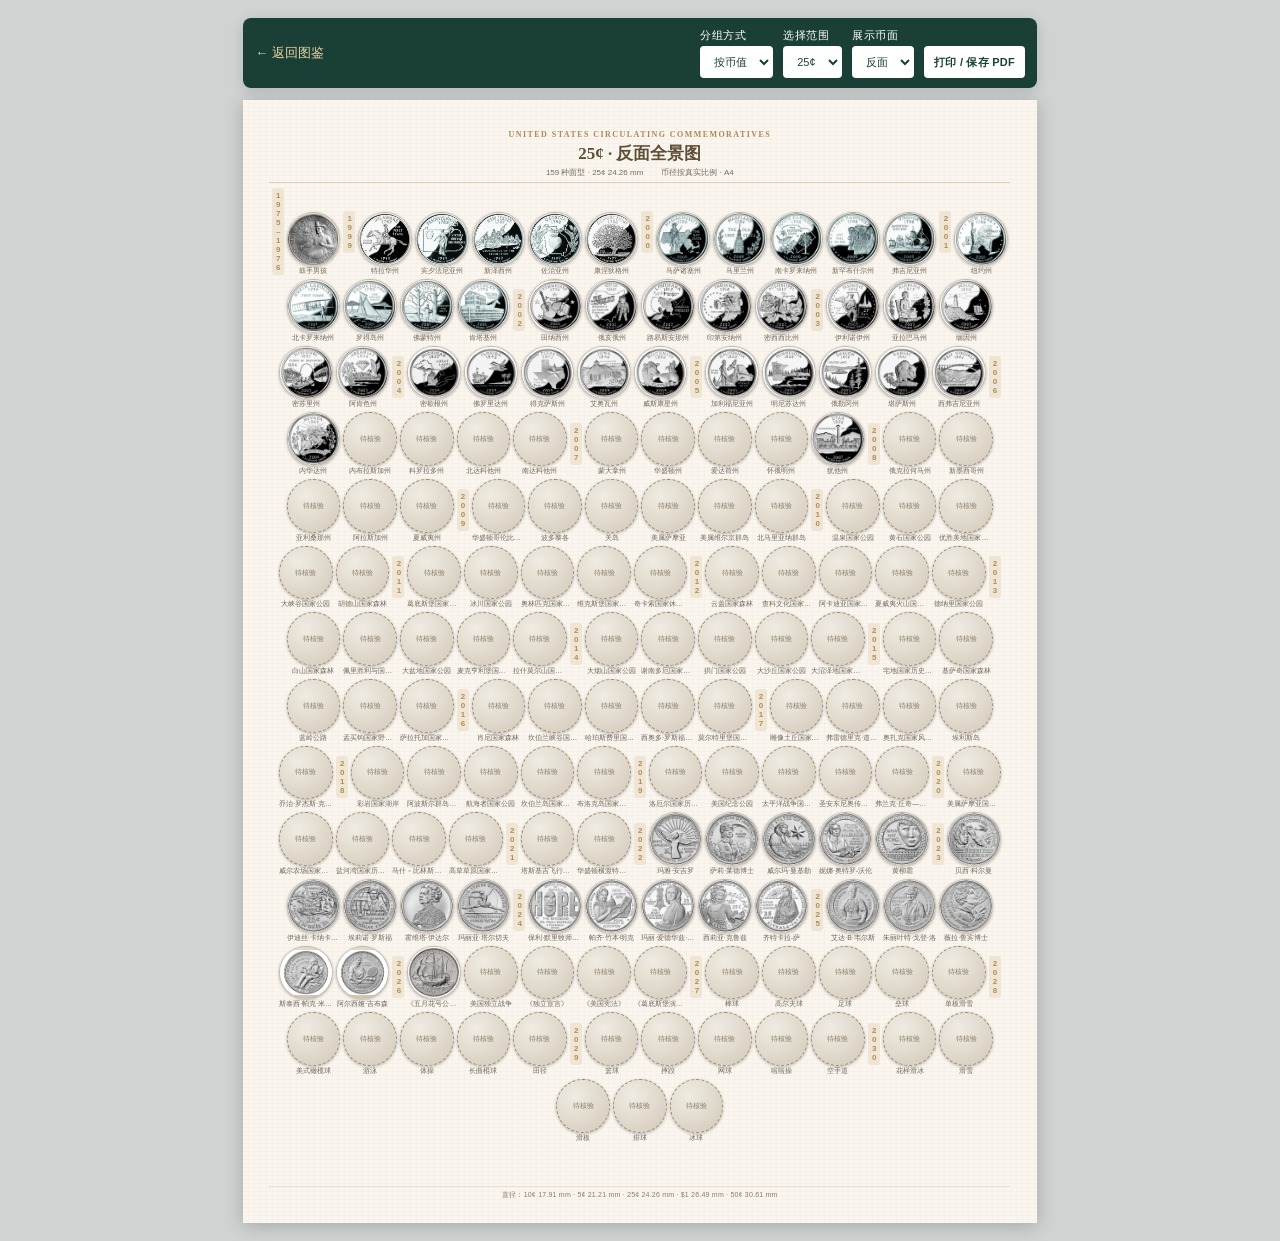
==== panorama/index.html @ 0170b757 "Fix panorama mobile viewport layout" ====
<!doctype html>
<html lang="zh-CN">
<head>
  <meta charset="utf-8">
  <meta name="viewport" content="width=device-width,initial-scale=1">
  <title>US Coins · 钱币全景图</title>
  <link rel="stylesheet" href="panorama.css?v=20261111f">
</head>
<body>
  <aside class="controls" aria-label="全景图设置">
    <a class="back" href="../index.html" aria-label="返回图鉴"><span class="wide-label">← 返回图鉴</span><span class="compact-label" aria-hidden="true">←</span></a>
    <label><span>分组方式</span><select id="mode"><option value="denomination">按币值</option><option value="series">按主题</option></select></label>
    <label><span>选择范围</span><select id="group"></select></label>
    <label><span>展示币面</span><select id="side"><option value="reverse">反面</option><option value="obverse">正面</option></select></label>
    <button id="print" type="button"><span class="wide-label">打印 / 保存 PDF</span><span class="compact-label">PDF</span></button>
  </aside>

  <div class="sheet-frame" id="sheetFrame">
    <main class="sheet" id="sheet">
      <header>
        <p>UNITED STATES CIRCULATING COMMEMORATIVES</p>
        <h1 id="title">美国流通纪念币全景图</h1>
        <div class="meta"><span id="summary"></span><span>币径按真实比例 · A4</span></div>
      </header>
      <section class="coin-flow" id="flow"></section>
      <footer>直径：10¢ 17.91 mm · 5¢ 21.21 mm · 25¢ 24.26 mm · $1 26.49 mm · 50¢ 30.61 mm</footer>
    </main>
  </div>

  <script src="../js/translations.js?v=20261111b"></script>
  <script src="../js/data.js?v=20261111b"></script>
  <script src="../js/image-map.js?v=20261111b"></script>
  <script src="../js/local-images.js?v=20261111b"></script>
  <script src="panorama.js?v=20261111e"></script>
</body>
</html>
---- panorama/panorama.css ----
@page{size:A4 portrait;margin:0}
*{box-sizing:border-box}
:root{--paper:#faf6ef;--ink:#3c3328;--gold:#a98a54;--muted:#776c5e;--coin-scale:2.35px}
body{margin:0;padding:18px;background:#cfd3d1;color:var(--ink);font-family:"PingFang SC","Microsoft YaHei","Noto Sans SC",sans-serif}
.controls{width:min(210mm,calc(100vw - 24px));margin:0 auto 12px;padding:10px 12px;background:#193f36;color:#fff;display:flex;align-items:end;gap:10px;flex-wrap:wrap;border-radius:8px;box-shadow:0 3px 14px #0002}
.controls label{display:grid;gap:3px;font-size:11px;letter-spacing:.04em}.controls select,.controls button{height:32px;border:1px solid #ffffff42;border-radius:4px;background:#fff;color:#193f36;padding:0 9px;font:inherit;font-size:11px}.controls button{cursor:pointer;font-weight:600;letter-spacing:.02em}.back{color:#e9d4a4;text-decoration:none;margin-right:auto;align-self:center;font-size:13px}.compact-label{display:none}
.sheet-frame{width:210mm;height:297mm;margin:auto;position:relative}.sheet{width:210mm;height:297mm;margin:0;padding:8mm 7mm 6mm;background-color:var(--paper);background-image:repeating-linear-gradient(0deg,transparent,transparent 3px,#8b775a0a 3px,#8b775a0a 4px),repeating-linear-gradient(90deg,transparent,transparent 5px,#8b775a08 5px,#8b775a08 6px);box-shadow:0 3px 18px #0003;display:grid;grid-template-rows:auto 1fr auto;overflow:hidden;transform-origin:top left;print-color-adjust:exact;-webkit-print-color-adjust:exact}
header{text-align:center;border-bottom:1px solid #a98a5455;padding-bottom:4px}header p{margin:0;color:var(--gold);font:700 8px/1.2 Georgia,serif;letter-spacing:.18em}h1{font:700 17px/1.25 Georgia,"Songti SC",serif;margin:3px 0;color:#5e4e35}.meta{display:flex;justify-content:center;gap:18px;color:var(--muted);font-size:8px}
.coin-flow{min-height:0;display:flex;flex-wrap:wrap;align-content:flex-start;align-items:flex-end;justify-content:center;gap:4px 3px;padding:5px 0;overflow:hidden}
.year-badge{writing-mode:vertical-rl;text-orientation:upright;align-self:center;flex:0 0 auto;padding:3px 2px;border-radius:3px;background:#efe5d4;color:#b18e53;font-size:8px;font-weight:700;line-height:1}
.coin-item{display:flex;flex-direction:column;align-items:center;justify-content:flex-end;flex:0 0 auto;min-width:calc(var(--diameter) * var(--coin-scale));max-width:76px}
.coin-face{width:calc(var(--diameter) * var(--coin-scale));height:calc(var(--diameter) * var(--coin-scale));border-radius:50%;display:grid;place-items:center;overflow:hidden;flex:0 0 auto;background:radial-gradient(circle at 35% 30%,#eee8dc,#c7bba8);box-shadow:0 1px 3px #0004;border:1px solid #80725f33}
.coin-face img{display:block;width:100%;height:100%;object-fit:contain}.coin-face.missing{background:radial-gradient(circle at 35% 30%,#f0ece3,#d2c8b8);border:1px dashed #9d8a6f}.coin-face.missing::after{content:"待核验";font-size:7px;color:#8a7c69}
.coin-name{width:max(calc(var(--diameter) * var(--coin-scale)),48px);max-width:76px;margin-top:1px;color:#6e6559;text-align:center;font-size:7px;line-height:1.15;white-space:nowrap;overflow:hidden;text-overflow:ellipsis}
footer{text-align:center;padding-top:3px;border-top:1px solid #a98a5433;color:#8b7b66;font-size:7px;letter-spacing:.03em}
@media(max-width:820px){body{padding:8px;overflow-x:hidden}.controls{width:calc(100vw - 16px);max-width:calc(100vw - 16px);padding:7px 8px;gap:5px;display:flex;flex-wrap:nowrap;align-items:end;justify-content:space-between}.controls label{min-width:0;overflow:hidden;gap:2px;font-size:9px;letter-spacing:0;white-space:nowrap}.controls label:nth-of-type(1),.controls label:nth-of-type(2){flex:0 0 75px;width:75px}.controls label:nth-of-type(3){flex:0 0 60px;width:60px}.controls select{display:block;width:100%!important;max-width:100%;min-width:0;height:29px;padding:0 13px 0 3px;font-size:10px;-webkit-appearance:none;appearance:none;background-image:linear-gradient(45deg,transparent 50%,#193f36 50%),linear-gradient(135deg,#193f36 50%,transparent 50%);background-position:calc(100% - 8px) 12px,calc(100% - 5px) 12px;background-size:3px 3px;background-repeat:no-repeat}.controls button{flex:0 0 30px;width:30px;height:29px;padding:0;font-size:9px}.back{flex:0 0 28px;width:28px;margin-right:0;text-align:center;font-size:12px;white-space:nowrap}.wide-label{display:none}.compact-label{display:inline}.sheet-frame{margin:0 auto}}
@media print{body{padding:0;background:#fff}.controls{display:none}.sheet-frame{width:210mm!important;height:297mm!important;margin:0}.sheet{transform:none!important;box-shadow:none}}
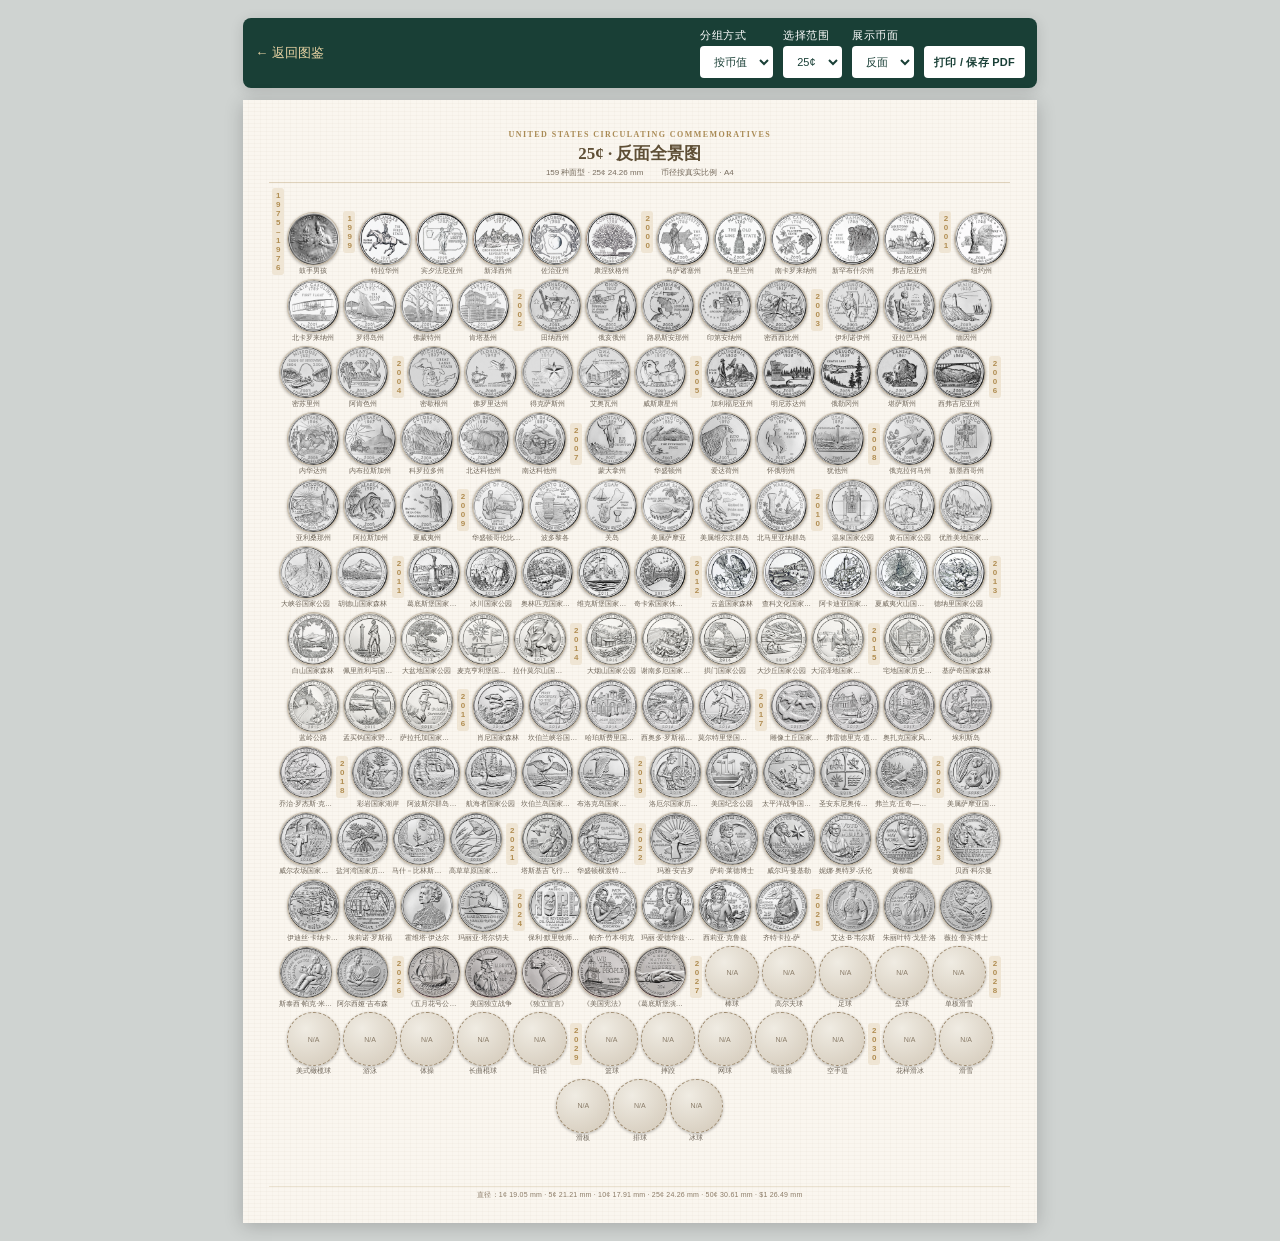
==== commit d5f0adcc: "Replace coin imagery with local optimized assets" ====
--- a/panorama/index.html
+++ b/panorama/index.html
@@ -23,14 +23,13 @@
         <div class="meta"><span id="summary"></span><span>币径按真实比例 · A4</span></div>
       </header>
       <section class="coin-flow" id="flow"></section>
-      <footer>直径：10¢ 17.91 mm · 5¢ 21.21 mm · 25¢ 24.26 mm · $1 26.49 mm · 50¢ 30.61 mm</footer>
+      <footer>直径：1¢ 19.05 mm · 5¢ 21.21 mm · 10¢ 17.91 mm · 25¢ 24.26 mm · 50¢ 30.61 mm · $1 26.49 mm</footer>
     </main>
   </div>
 
-  <script src="../js/translations.js?v=20261111b"></script>
-  <script src="../js/data.js?v=20261111b"></script>
-  <script src="../js/image-map.js?v=20261111b"></script>
-  <script src="../js/local-images.js?v=20261111b"></script>
-  <script src="panorama.js?v=20261111e"></script>
+  <script src="../js/translations.js?v=20261111h"></script>
+  <script src="../js/data.js?v=20261111h"></script>
+  <script src="../js/coin-images.js?v=20261111h"></script>
+  <script src="panorama.js?v=20261111h"></script>
 </body>
 </html>
--- a/panorama/panorama.css
+++ b/panorama/panorama.css
@@ -10,7 +10,7 @@
 .year-badge{writing-mode:vertical-rl;text-orientation:upright;align-self:center;flex:0 0 auto;padding:3px 2px;border-radius:3px;background:#efe5d4;color:#b18e53;font-size:8px;font-weight:700;line-height:1}
 .coin-item{display:flex;flex-direction:column;align-items:center;justify-content:flex-end;flex:0 0 auto;min-width:calc(var(--diameter) * var(--coin-scale));max-width:76px}
 .coin-face{width:calc(var(--diameter) * var(--coin-scale));height:calc(var(--diameter) * var(--coin-scale));border-radius:50%;display:grid;place-items:center;overflow:hidden;flex:0 0 auto;background:radial-gradient(circle at 35% 30%,#eee8dc,#c7bba8);box-shadow:0 1px 3px #0004;border:1px solid #80725f33}
-.coin-face img{display:block;width:100%;height:100%;object-fit:contain}.coin-face.missing{background:radial-gradient(circle at 35% 30%,#f0ece3,#d2c8b8);border:1px dashed #9d8a6f}.coin-face.missing::after{content:"待核验";font-size:7px;color:#8a7c69}
+.coin-face img{display:block;width:100%;height:100%;object-fit:contain}.coin-face.missing{background:radial-gradient(circle at 35% 30%,#f0ece3,#d2c8b8);border:1px dashed #9d8a6f}.coin-face.missing::after{content:"N/A";font-size:7px;color:#8a7c69}
 .coin-name{width:max(calc(var(--diameter) * var(--coin-scale)),48px);max-width:76px;margin-top:1px;color:#6e6559;text-align:center;font-size:7px;line-height:1.15;white-space:nowrap;overflow:hidden;text-overflow:ellipsis}
 footer{text-align:center;padding-top:3px;border-top:1px solid #a98a5433;color:#8b7b66;font-size:7px;letter-spacing:.03em}
 @media(max-width:820px){body{padding:8px;overflow-x:hidden}.controls{width:calc(100vw - 16px);max-width:calc(100vw - 16px);padding:7px 8px;gap:5px;display:flex;flex-wrap:nowrap;align-items:end;justify-content:space-between}.controls label{min-width:0;overflow:hidden;gap:2px;font-size:9px;letter-spacing:0;white-space:nowrap}.controls label:nth-of-type(1),.controls label:nth-of-type(2){flex:0 0 75px;width:75px}.controls label:nth-of-type(3){flex:0 0 60px;width:60px}.controls select{display:block;width:100%!important;max-width:100%;min-width:0;height:29px;padding:0 13px 0 3px;font-size:10px;-webkit-appearance:none;appearance:none;background-image:linear-gradient(45deg,transparent 50%,#193f36 50%),linear-gradient(135deg,#193f36 50%,transparent 50%);background-position:calc(100% - 8px) 12px,calc(100% - 5px) 12px;background-size:3px 3px;background-repeat:no-repeat}.controls button{flex:0 0 30px;width:30px;height:29px;padding:0;font-size:9px}.back{flex:0 0 28px;width:28px;margin-right:0;text-align:center;font-size:12px;white-space:nowrap}.wide-label{display:none}.compact-label{display:inline}.sheet-frame{margin:0 auto}}
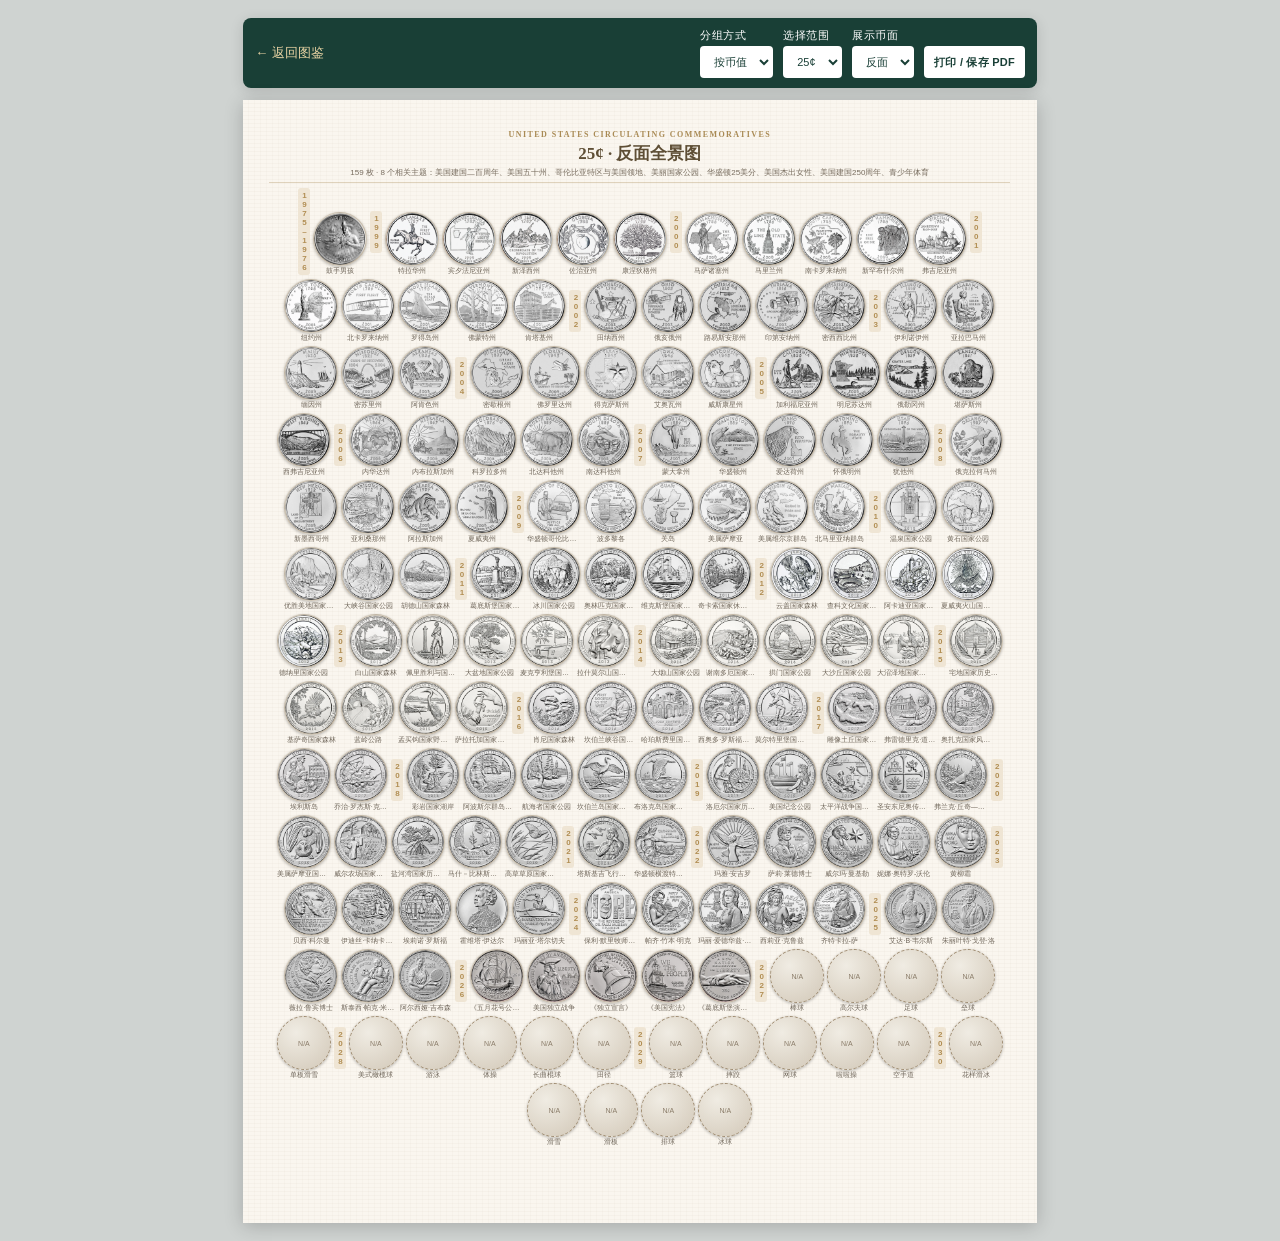
==== commit c9a7a3d9: "Simplify panorama summary" ====
--- a/panorama/index.html
+++ b/panorama/index.html
@@ -20,16 +20,15 @@
       <header>
         <p>UNITED STATES CIRCULATING COMMEMORATIVES</p>
         <h1 id="title">美国流通纪念币全景图</h1>
-        <div class="meta"><span id="summary"></span><span>币径按真实比例 · A4</span></div>
+        <div class="meta"><span id="summary"></span></div>
       </header>
       <section class="coin-flow" id="flow"></section>
-      <footer>直径：1¢ 19.05 mm · 5¢ 21.21 mm · 10¢ 17.91 mm · 25¢ 24.26 mm · 50¢ 30.61 mm · $1 26.49 mm</footer>
     </main>
   </div>
 
   <script src="../js/translations.js?v=20261111h"></script>
   <script src="../js/data.js?v=20261111h"></script>
   <script src="../js/coin-images.js?v=20261111h"></script>
-  <script src="panorama.js?v=20261111h"></script>
+  <script src="panorama.js?v=20261111j"></script>
 </body>
 </html>
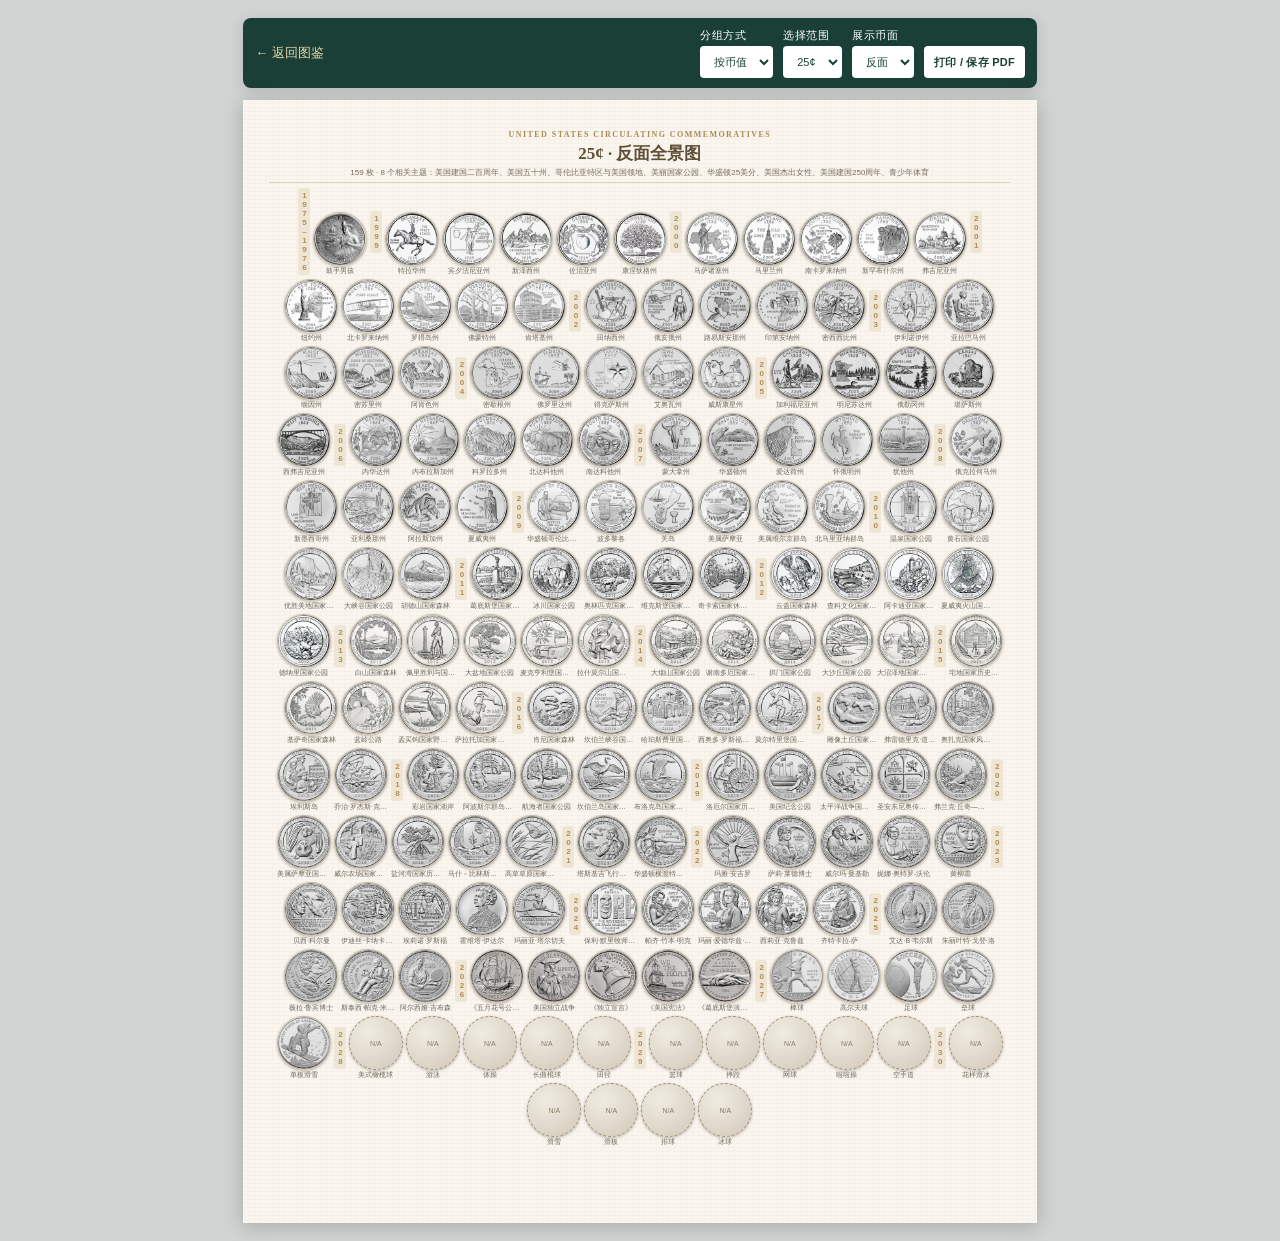
==== commit a8a4263d: "Add 2027 youth and Paralympic coin images" ====
--- a/panorama/index.html
+++ b/panorama/index.html
@@ -28,7 +28,7 @@
 
   <script src="../js/translations.js?v=20261111h"></script>
   <script src="../js/data.js?v=20261111h"></script>
-  <script src="../js/coin-images.js?v=20261111h"></script>
+  <script src="../js/coin-images.js?v=20261112a"></script>
   <script src="panorama.js?v=20261111j"></script>
 </body>
 </html>
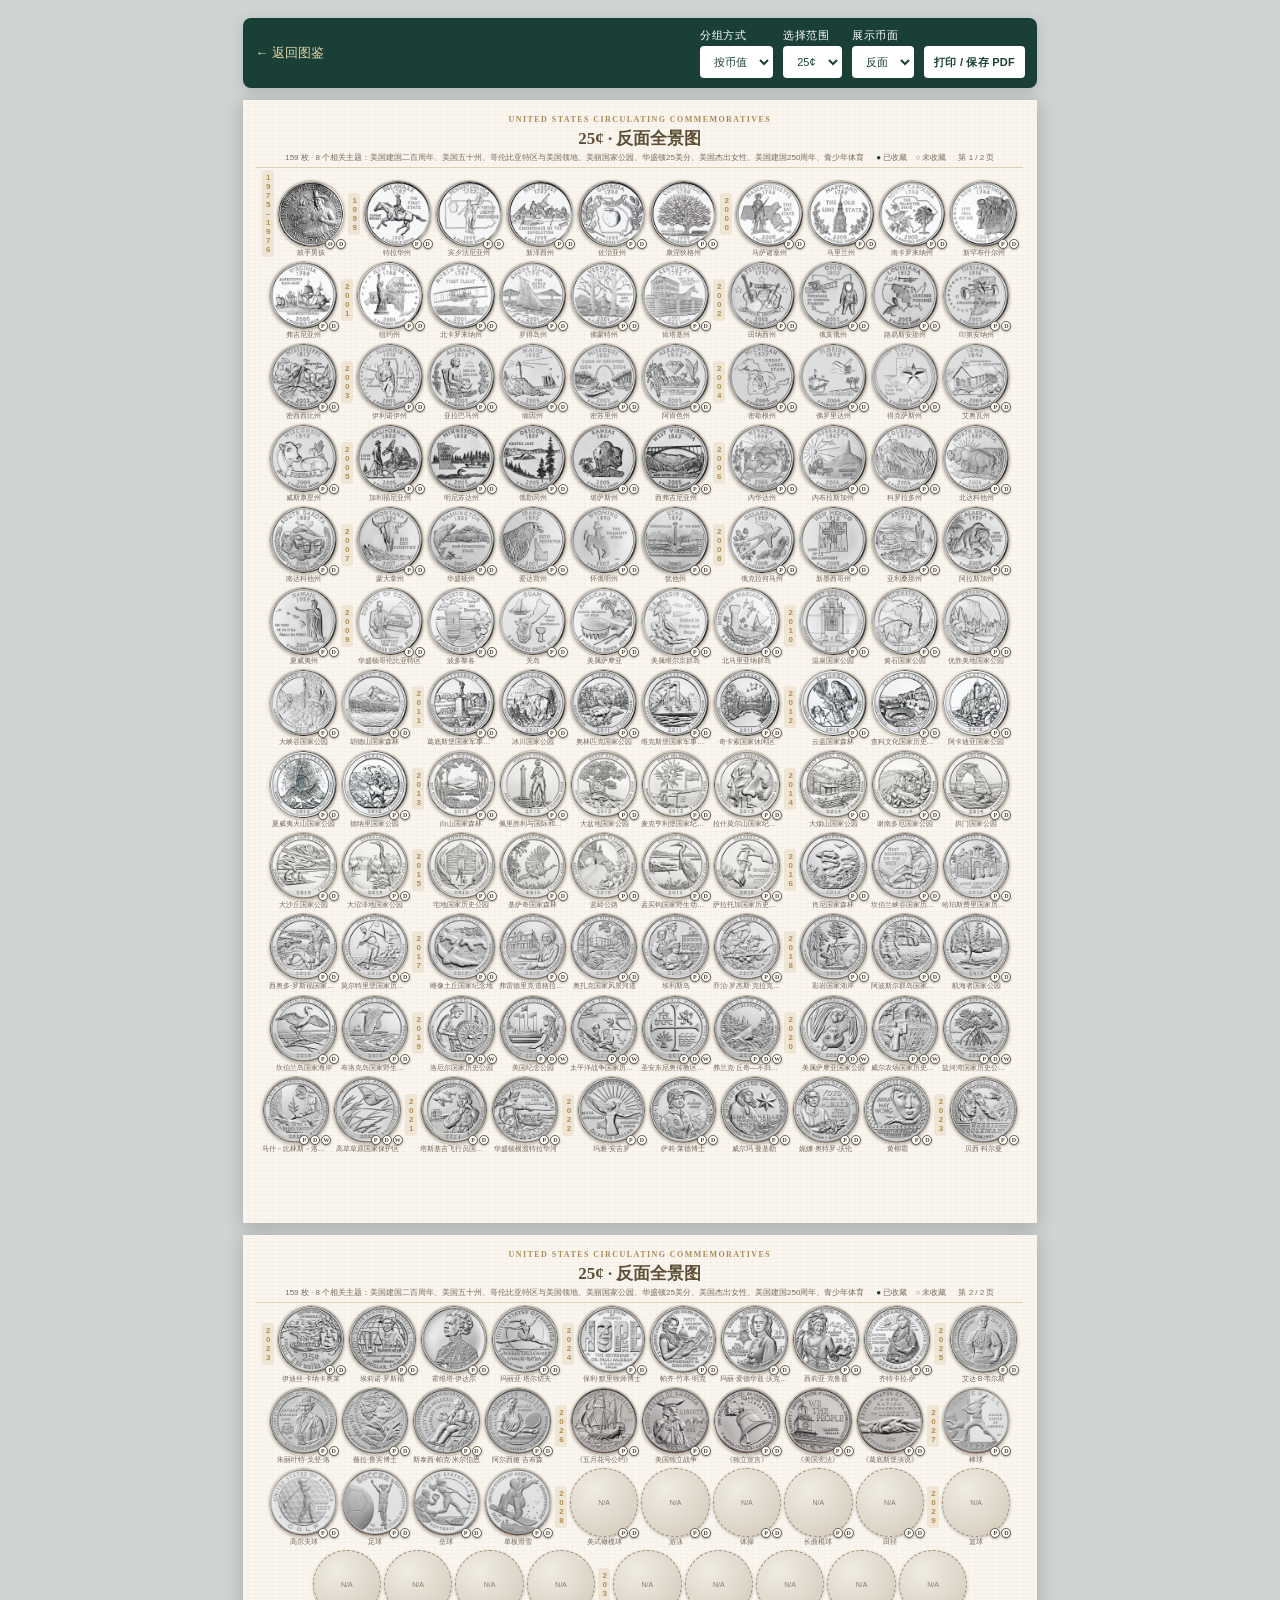
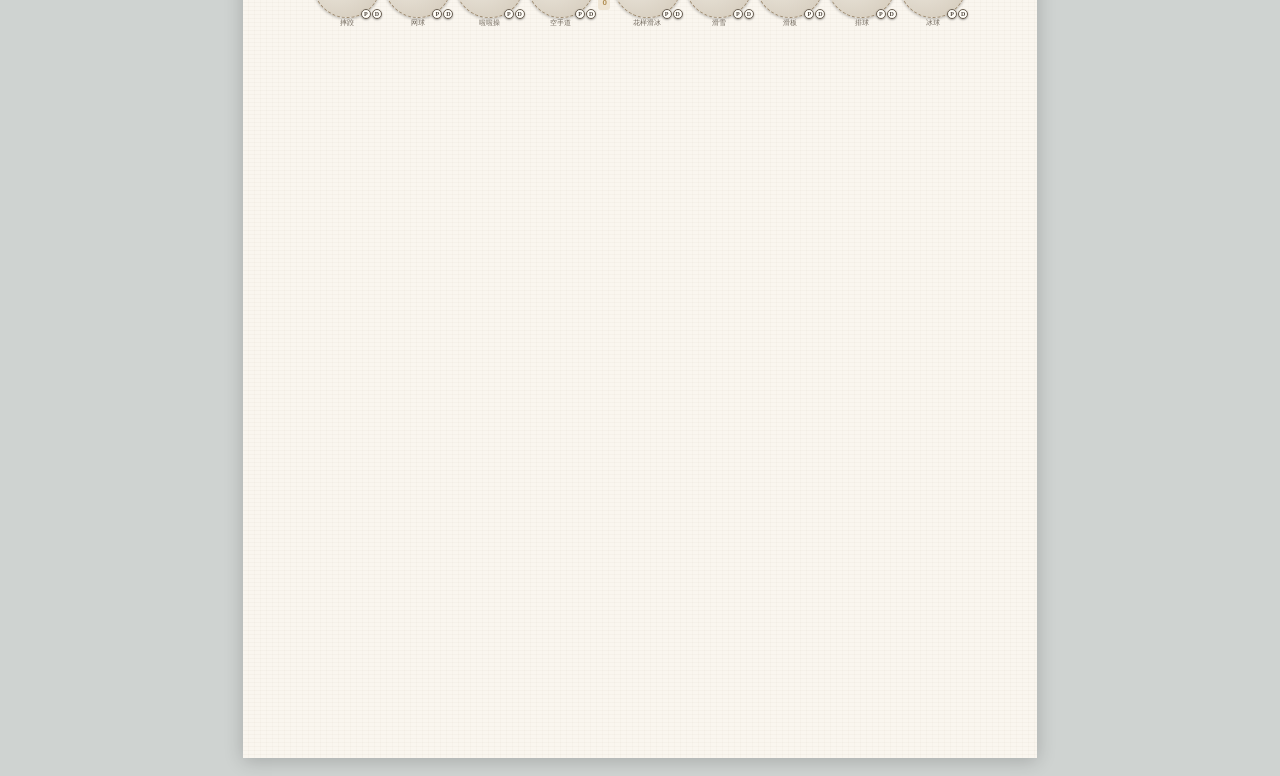
==== commit 41217d8f: "Improve navigation and paginate panorama" ====
--- a/panorama/index.html
+++ b/panorama/index.html
@@ -4,7 +4,7 @@
   <meta charset="utf-8">
   <meta name="viewport" content="width=device-width,initial-scale=1">
   <title>US Coins · 钱币全景图</title>
-  <link rel="stylesheet" href="panorama.css?v=20261111f">
+  <link rel="stylesheet" href="panorama.css?v=20261112c">
 </head>
 <body>
   <aside class="controls" aria-label="全景图设置">
@@ -15,20 +15,11 @@
     <button id="print" type="button"><span class="wide-label">打印 / 保存 PDF</span><span class="compact-label">PDF</span></button>
   </aside>
 
-  <div class="sheet-frame" id="sheetFrame">
-    <main class="sheet" id="sheet">
-      <header>
-        <p>UNITED STATES CIRCULATING COMMEMORATIVES</p>
-        <h1 id="title">美国流通纪念币全景图</h1>
-        <div class="meta"><span id="summary"></span></div>
-      </header>
-      <section class="coin-flow" id="flow"></section>
-    </main>
-  </div>
+  <div class="sheet-frame" id="sheetFrame" aria-live="polite"></div>
 
   <script src="../js/translations.js?v=20261111h"></script>
   <script src="../js/data.js?v=20261111h"></script>
   <script src="../js/coin-images.js?v=20261112a"></script>
-  <script src="panorama.js?v=20261111j"></script>
+  <script src="panorama.js?v=20261112b"></script>
 </body>
 </html>
--- a/panorama/panorama.css
+++ b/panorama/panorama.css
@@ -1,17 +1,17 @@
 @page{size:A4 portrait;margin:0}
 *{box-sizing:border-box}
-:root{--paper:#faf6ef;--ink:#3c3328;--gold:#a98a54;--muted:#776c5e;--coin-scale:2.35px}
+:root{--paper:#faf6ef;--ink:#3c3328;--gold:#a98a54;--muted:#776c5e;--coin-scale:2.82px}
 body{margin:0;padding:18px;background:#cfd3d1;color:var(--ink);font-family:"PingFang SC","Microsoft YaHei","Noto Sans SC",sans-serif}
 .controls{width:min(210mm,calc(100vw - 24px));margin:0 auto 12px;padding:10px 12px;background:#193f36;color:#fff;display:flex;align-items:end;gap:10px;flex-wrap:wrap;border-radius:8px;box-shadow:0 3px 14px #0002}
 .controls label{display:grid;gap:3px;font-size:11px;letter-spacing:.04em}.controls select,.controls button{height:32px;border:1px solid #ffffff42;border-radius:4px;background:#fff;color:#193f36;padding:0 9px;font:inherit;font-size:11px}.controls button{cursor:pointer;font-weight:600;letter-spacing:.02em}.back{color:#e9d4a4;text-decoration:none;margin-right:auto;align-self:center;font-size:13px}.compact-label{display:none}
-.sheet-frame{width:210mm;height:297mm;margin:auto;position:relative}.sheet{width:210mm;height:297mm;margin:0;padding:8mm 7mm 6mm;background-color:var(--paper);background-image:repeating-linear-gradient(0deg,transparent,transparent 3px,#8b775a0a 3px,#8b775a0a 4px),repeating-linear-gradient(90deg,transparent,transparent 5px,#8b775a08 5px,#8b775a08 6px);box-shadow:0 3px 18px #0003;display:grid;grid-template-rows:auto 1fr auto;overflow:hidden;transform-origin:top left;print-color-adjust:exact;-webkit-print-color-adjust:exact}
-header{text-align:center;border-bottom:1px solid #a98a5455;padding-bottom:4px}header p{margin:0;color:var(--gold);font:700 8px/1.2 Georgia,serif;letter-spacing:.18em}h1{font:700 17px/1.25 Georgia,"Songti SC",serif;margin:3px 0;color:#5e4e35}.meta{display:flex;justify-content:center;gap:18px;color:var(--muted);font-size:8px}
-.coin-flow{min-height:0;display:flex;flex-wrap:wrap;align-content:flex-start;align-items:flex-end;justify-content:center;gap:4px 3px;padding:5px 0;overflow:hidden}
+.sheet-frame{width:210mm;margin:auto;position:relative;display:grid;gap:12px}.sheet-page{width:210mm;height:297mm;position:relative}.sheet{width:210mm;height:297mm;margin:0;padding:4mm 3.5mm 3mm;background-color:var(--paper);background-image:repeating-linear-gradient(0deg,transparent,transparent 3px,#8b775a0a 3px,#8b775a0a 4px),repeating-linear-gradient(90deg,transparent,transparent 5px,#8b775a08 5px,#8b775a08 6px);box-shadow:0 3px 18px #0003;display:grid;grid-template-rows:auto 1fr;overflow:hidden;transform-origin:top left;print-color-adjust:exact;-webkit-print-color-adjust:exact}
+header{text-align:center;border-bottom:1px solid #a98a5455;padding-bottom:4px}header p{margin:0;color:var(--gold);font:700 8px/1.2 Georgia,serif;letter-spacing:.18em}h1{font:700 17px/1.25 Georgia,"Songti SC",serif;margin:3px 0;color:#5e4e35}.meta{display:flex;justify-content:center;gap:12px;color:var(--muted);font-size:8px}.collection-legend{white-space:nowrap}.collection-legend b{color:#193f36}
+.coin-flow{min-height:0;display:flex;flex-wrap:wrap;align-content:flex-start;align-items:flex-end;justify-content:center;gap:4px 3px;padding:2.5px 0;overflow:hidden}
 .year-badge{writing-mode:vertical-rl;text-orientation:upright;align-self:center;flex:0 0 auto;padding:3px 2px;border-radius:3px;background:#efe5d4;color:#b18e53;font-size:8px;font-weight:700;line-height:1}
 .coin-item{display:flex;flex-direction:column;align-items:center;justify-content:flex-end;flex:0 0 auto;min-width:calc(var(--diameter) * var(--coin-scale));max-width:76px}
-.coin-face{width:calc(var(--diameter) * var(--coin-scale));height:calc(var(--diameter) * var(--coin-scale));border-radius:50%;display:grid;place-items:center;overflow:hidden;flex:0 0 auto;background:radial-gradient(circle at 35% 30%,#eee8dc,#c7bba8);box-shadow:0 1px 3px #0004;border:1px solid #80725f33}
-.coin-face img{display:block;width:100%;height:100%;object-fit:contain}.coin-face.missing{background:radial-gradient(circle at 35% 30%,#f0ece3,#d2c8b8);border:1px dashed #9d8a6f}.coin-face.missing::after{content:"N/A";font-size:7px;color:#8a7c69}
-.coin-name{width:max(calc(var(--diameter) * var(--coin-scale)),48px);max-width:76px;margin-top:1px;color:#6e6559;text-align:center;font-size:7px;line-height:1.15;white-space:nowrap;overflow:hidden;text-overflow:ellipsis}
+.coin-face{width:calc(var(--diameter) * var(--coin-scale));height:calc(var(--diameter) * var(--coin-scale));border-radius:50%;display:grid;place-items:center;overflow:visible;position:relative;flex:0 0 auto;background:radial-gradient(circle at 35% 30%,#eee8dc,#c7bba8);box-shadow:0 1px 3px #0004;border:1px solid #80725f33}
+.coin-face img{display:block;width:100%;height:100%;object-fit:contain;border-radius:50%}.coin-face.missing{background:radial-gradient(circle at 35% 30%,#f0ece3,#d2c8b8);border:1px dashed #9d8a6f}.coin-face.missing::after{content:"N/A";font-size:7px;color:#8a7c69}
+.coin-name{width:max(calc(var(--diameter) * var(--coin-scale)),48px);max-width:84px;margin-top:1px;min-width:0;color:#6e6559;text-align:center;font-size:7px;line-height:1.15;white-space:nowrap;overflow:hidden;text-overflow:ellipsis}.mint-status{position:absolute;right:-2px;bottom:-2px;z-index:2;display:flex;gap:1px}.mint-badge{width:10px;height:10px;border:1px solid #695e50;border-radius:50%;display:grid;place-items:center;background:#fffdf8;color:#51483e;font:700 6px/1 Georgia,serif;box-shadow:0 1px 2px #0005}.mint-badge.owned{border-color:#0e3028;background:#193f36;color:#fff;box-shadow:0 1px 2px #0006,0 0 0 1px #fff}
 footer{text-align:center;padding-top:3px;border-top:1px solid #a98a5433;color:#8b7b66;font-size:7px;letter-spacing:.03em}
 @media(max-width:820px){body{padding:8px;overflow-x:hidden}.controls{width:calc(100vw - 16px);max-width:calc(100vw - 16px);padding:7px 8px;gap:5px;display:flex;flex-wrap:nowrap;align-items:end;justify-content:space-between}.controls label{min-width:0;overflow:hidden;gap:2px;font-size:9px;letter-spacing:0;white-space:nowrap}.controls label:nth-of-type(1),.controls label:nth-of-type(2){flex:0 0 75px;width:75px}.controls label:nth-of-type(3){flex:0 0 60px;width:60px}.controls select{display:block;width:100%!important;max-width:100%;min-width:0;height:29px;padding:0 13px 0 3px;font-size:10px;-webkit-appearance:none;appearance:none;background-image:linear-gradient(45deg,transparent 50%,#193f36 50%),linear-gradient(135deg,#193f36 50%,transparent 50%);background-position:calc(100% - 8px) 12px,calc(100% - 5px) 12px;background-size:3px 3px;background-repeat:no-repeat}.controls button{flex:0 0 30px;width:30px;height:29px;padding:0;font-size:9px}.back{flex:0 0 28px;width:28px;margin-right:0;text-align:center;font-size:12px;white-space:nowrap}.wide-label{display:none}.compact-label{display:inline}.sheet-frame{margin:0 auto}}
-@media print{body{padding:0;background:#fff}.controls{display:none}.sheet-frame{width:210mm!important;height:297mm!important;margin:0}.sheet{transform:none!important;box-shadow:none}}
+@media print{body{padding:0;background:#fff}.controls{display:none}.sheet-frame{width:210mm!important;margin:0;display:block}.sheet-page{width:210mm!important;height:297mm!important;break-after:page;page-break-after:always}.sheet-page:last-child{break-after:auto;page-break-after:auto}.sheet{transform:none!important;box-shadow:none}}
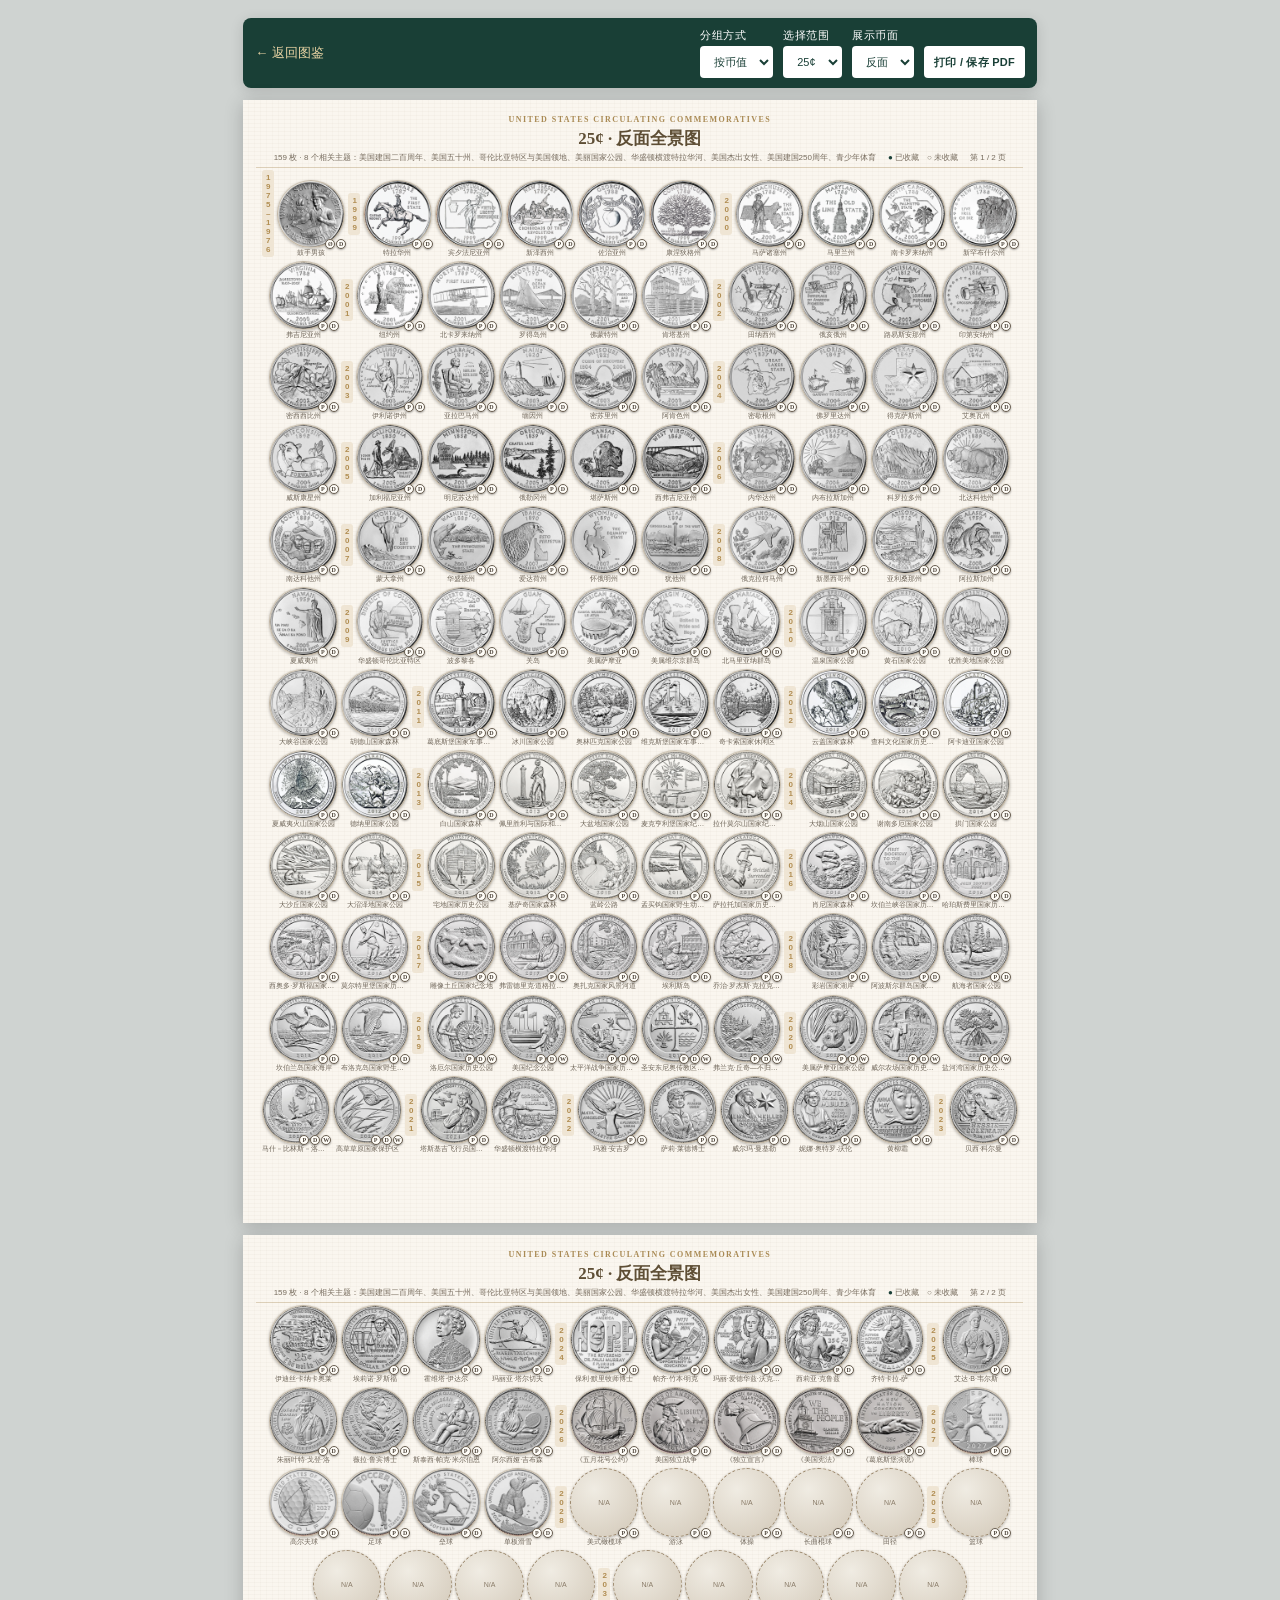
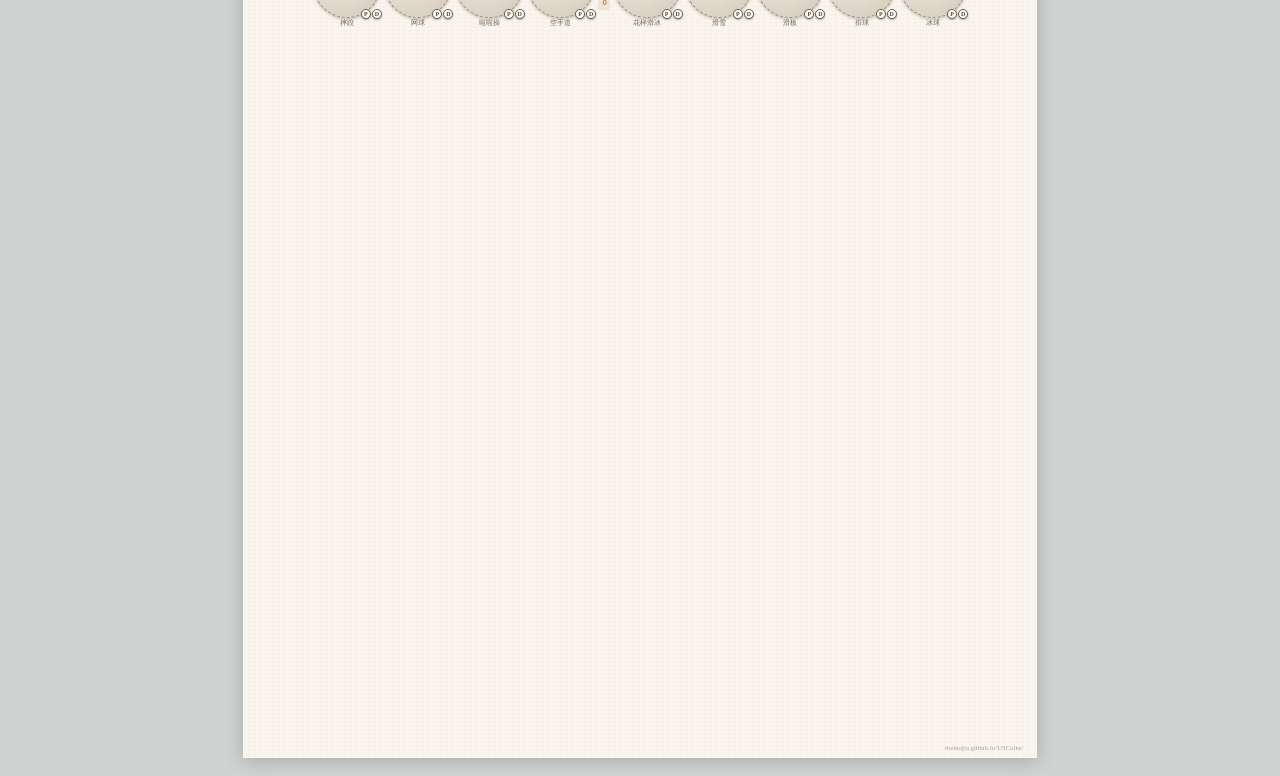
==== commit 3f666b88: "Improve panorama labels and bicentennial assets" ====
--- a/panorama/index.html
+++ b/panorama/index.html
@@ -3,8 +3,10 @@
 <head>
   <meta charset="utf-8">
   <meta name="viewport" content="width=device-width,initial-scale=1">
+  <meta name="theme-color" content="#193f36">
   <title>US Coins · 钱币全景图</title>
-  <link rel="stylesheet" href="panorama.css?v=20261112c">
+  <link rel="icon" href="../favicon.svg" type="image/svg+xml">
+  <link rel="stylesheet" href="panorama.css?v=20261112f">
 </head>
 <body>
   <aside class="controls" aria-label="全景图设置">
@@ -17,9 +19,9 @@
 
   <div class="sheet-frame" id="sheetFrame" aria-live="polite"></div>
 
-  <script src="../js/translations.js?v=20261111h"></script>
+  <script src="../js/translations.js?v=20261112i"></script>
   <script src="../js/data.js?v=20261111h"></script>
-  <script src="../js/coin-images.js?v=20261112a"></script>
-  <script src="panorama.js?v=20261112b"></script>
+  <script src="../js/coin-images.js?v=20261112f"></script>
+  <script src="panorama.js?v=20261112f"></script>
 </body>
 </html>
--- a/panorama/panorama.css
+++ b/panorama/panorama.css
@@ -4,7 +4,7 @@
 body{margin:0;padding:18px;background:#cfd3d1;color:var(--ink);font-family:"PingFang SC","Microsoft YaHei","Noto Sans SC",sans-serif}
 .controls{width:min(210mm,calc(100vw - 24px));margin:0 auto 12px;padding:10px 12px;background:#193f36;color:#fff;display:flex;align-items:end;gap:10px;flex-wrap:wrap;border-radius:8px;box-shadow:0 3px 14px #0002}
 .controls label{display:grid;gap:3px;font-size:11px;letter-spacing:.04em}.controls select,.controls button{height:32px;border:1px solid #ffffff42;border-radius:4px;background:#fff;color:#193f36;padding:0 9px;font:inherit;font-size:11px}.controls button{cursor:pointer;font-weight:600;letter-spacing:.02em}.back{color:#e9d4a4;text-decoration:none;margin-right:auto;align-self:center;font-size:13px}.compact-label{display:none}
-.sheet-frame{width:210mm;margin:auto;position:relative;display:grid;gap:12px}.sheet-page{width:210mm;height:297mm;position:relative}.sheet{width:210mm;height:297mm;margin:0;padding:4mm 3.5mm 3mm;background-color:var(--paper);background-image:repeating-linear-gradient(0deg,transparent,transparent 3px,#8b775a0a 3px,#8b775a0a 4px),repeating-linear-gradient(90deg,transparent,transparent 5px,#8b775a08 5px,#8b775a08 6px);box-shadow:0 3px 18px #0003;display:grid;grid-template-rows:auto 1fr;overflow:hidden;transform-origin:top left;print-color-adjust:exact;-webkit-print-color-adjust:exact}
+.sheet-frame{width:210mm;margin:auto;position:relative;display:grid;gap:12px}.sheet-page{width:210mm;height:297mm;position:relative}.sheet{width:210mm;height:297mm;margin:0;padding:4mm 3.5mm 3mm;position:relative;background-color:var(--paper);background-image:repeating-linear-gradient(0deg,transparent,transparent 3px,#8b775a0a 3px,#8b775a0a 4px),repeating-linear-gradient(90deg,transparent,transparent 5px,#8b775a08 5px,#8b775a08 6px);box-shadow:0 3px 18px #0003;display:grid;grid-template-rows:auto 1fr;overflow:hidden;transform-origin:top left;print-color-adjust:exact;-webkit-print-color-adjust:exact}
 header{text-align:center;border-bottom:1px solid #a98a5455;padding-bottom:4px}header p{margin:0;color:var(--gold);font:700 8px/1.2 Georgia,serif;letter-spacing:.18em}h1{font:700 17px/1.25 Georgia,"Songti SC",serif;margin:3px 0;color:#5e4e35}.meta{display:flex;justify-content:center;gap:12px;color:var(--muted);font-size:8px}.collection-legend{white-space:nowrap}.collection-legend b{color:#193f36}
 .coin-flow{min-height:0;display:flex;flex-wrap:wrap;align-content:flex-start;align-items:flex-end;justify-content:center;gap:4px 3px;padding:2.5px 0;overflow:hidden}
 .year-badge{writing-mode:vertical-rl;text-orientation:upright;align-self:center;flex:0 0 auto;padding:3px 2px;border-radius:3px;background:#efe5d4;color:#b18e53;font-size:8px;font-weight:700;line-height:1}
@@ -13,5 +13,6 @@
 .coin-face img{display:block;width:100%;height:100%;object-fit:contain;border-radius:50%}.coin-face.missing{background:radial-gradient(circle at 35% 30%,#f0ece3,#d2c8b8);border:1px dashed #9d8a6f}.coin-face.missing::after{content:"N/A";font-size:7px;color:#8a7c69}
 .coin-name{width:max(calc(var(--diameter) * var(--coin-scale)),48px);max-width:84px;margin-top:1px;min-width:0;color:#6e6559;text-align:center;font-size:7px;line-height:1.15;white-space:nowrap;overflow:hidden;text-overflow:ellipsis}.mint-status{position:absolute;right:-2px;bottom:-2px;z-index:2;display:flex;gap:1px}.mint-badge{width:10px;height:10px;border:1px solid #695e50;border-radius:50%;display:grid;place-items:center;background:#fffdf8;color:#51483e;font:700 6px/1 Georgia,serif;box-shadow:0 1px 2px #0005}.mint-badge.owned{border-color:#0e3028;background:#193f36;color:#fff;box-shadow:0 1px 2px #0006,0 0 0 1px #fff}
 footer{text-align:center;padding-top:3px;border-top:1px solid #a98a5433;color:#8b7b66;font-size:7px;letter-spacing:.03em}
+.sheet-site-link{display:none;position:absolute;right:3.5mm;bottom:1.5mm;color:#776c5e;text-decoration:none;font:6.5px/1.2 Georgia,serif;letter-spacing:.02em;opacity:.62}.sheet-page:last-child .sheet-site-link{display:block}
 @media(max-width:820px){body{padding:8px;overflow-x:hidden}.controls{width:calc(100vw - 16px);max-width:calc(100vw - 16px);padding:7px 8px;gap:5px;display:flex;flex-wrap:nowrap;align-items:end;justify-content:space-between}.controls label{min-width:0;overflow:hidden;gap:2px;font-size:9px;letter-spacing:0;white-space:nowrap}.controls label:nth-of-type(1),.controls label:nth-of-type(2){flex:0 0 75px;width:75px}.controls label:nth-of-type(3){flex:0 0 60px;width:60px}.controls select{display:block;width:100%!important;max-width:100%;min-width:0;height:29px;padding:0 13px 0 3px;font-size:10px;-webkit-appearance:none;appearance:none;background-image:linear-gradient(45deg,transparent 50%,#193f36 50%),linear-gradient(135deg,#193f36 50%,transparent 50%);background-position:calc(100% - 8px) 12px,calc(100% - 5px) 12px;background-size:3px 3px;background-repeat:no-repeat}.controls button{flex:0 0 30px;width:30px;height:29px;padding:0;font-size:9px}.back{flex:0 0 28px;width:28px;margin-right:0;text-align:center;font-size:12px;white-space:nowrap}.wide-label{display:none}.compact-label{display:inline}.sheet-frame{margin:0 auto}}
 @media print{body{padding:0;background:#fff}.controls{display:none}.sheet-frame{width:210mm!important;margin:0;display:block}.sheet-page{width:210mm!important;height:297mm!important;break-after:page;page-break-after:always}.sheet-page:last-child{break-after:auto;page-break-after:auto}.sheet{transform:none!important;box-shadow:none}}
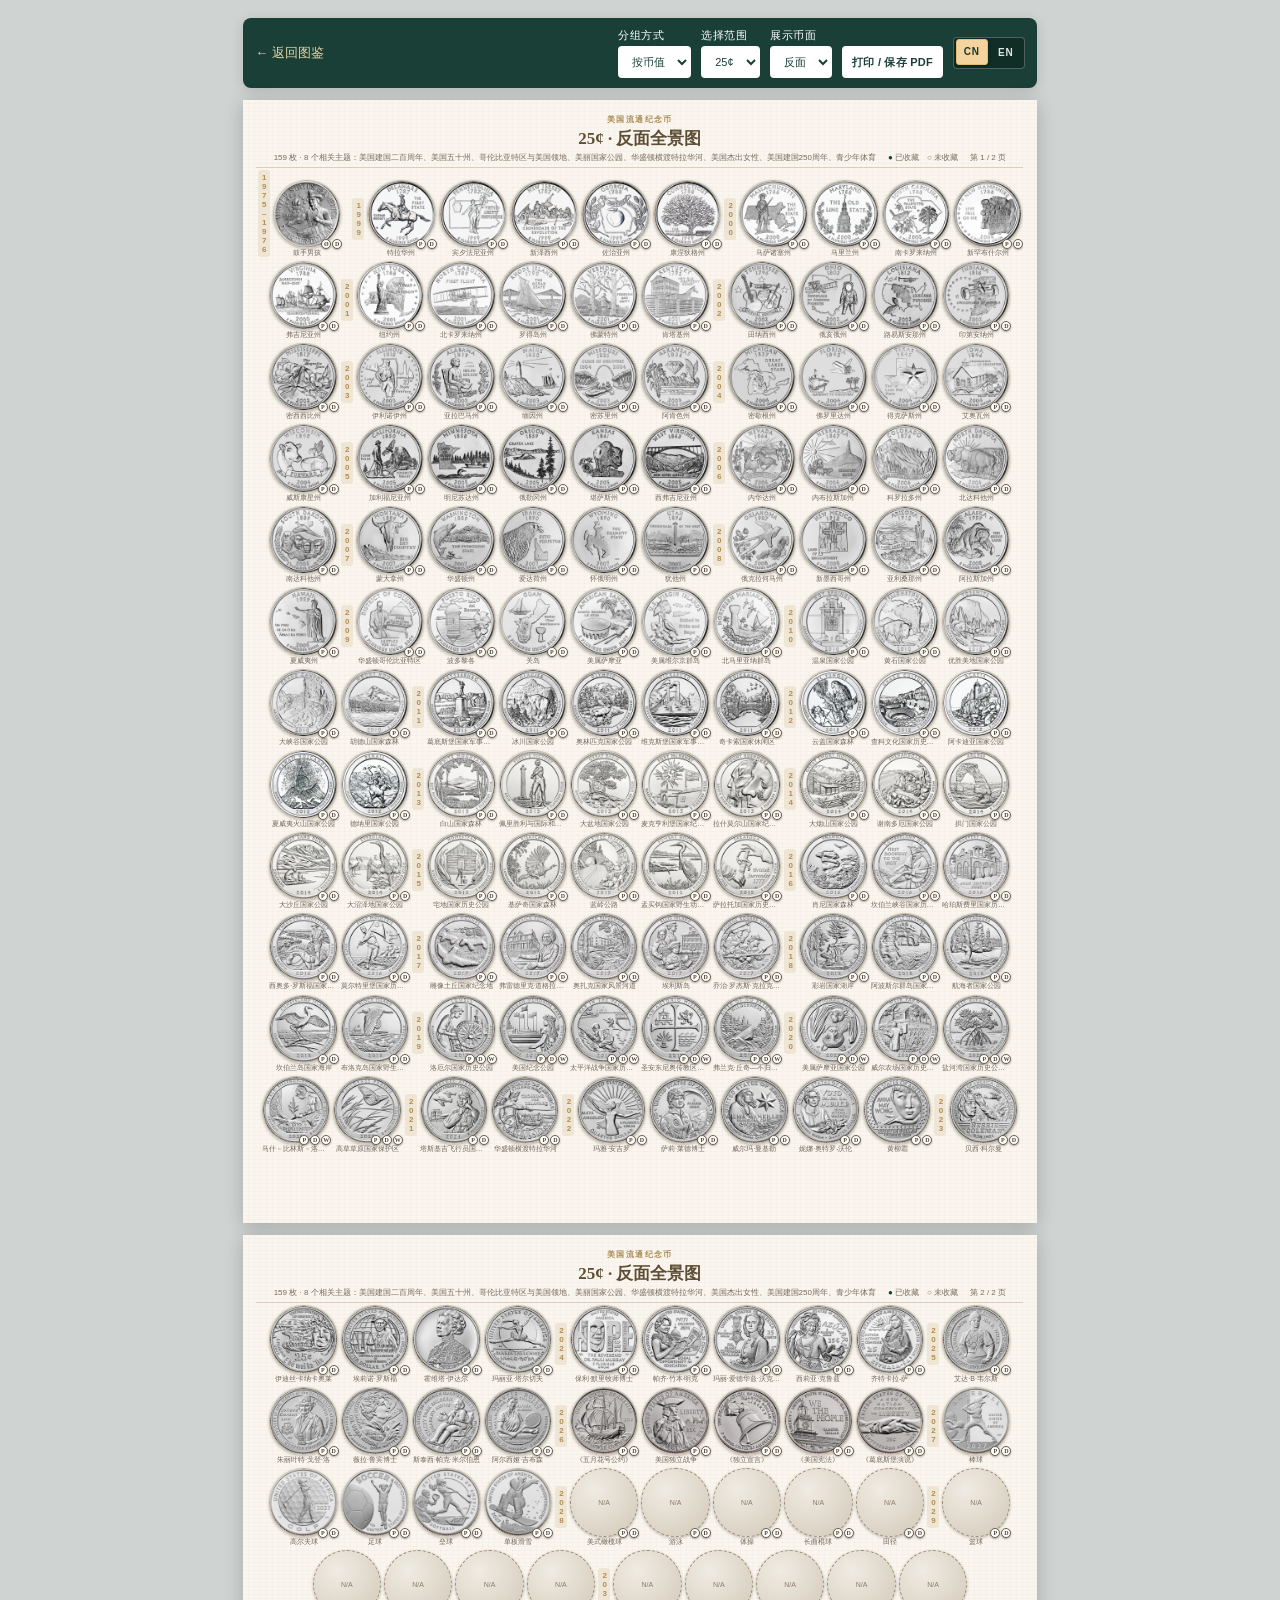
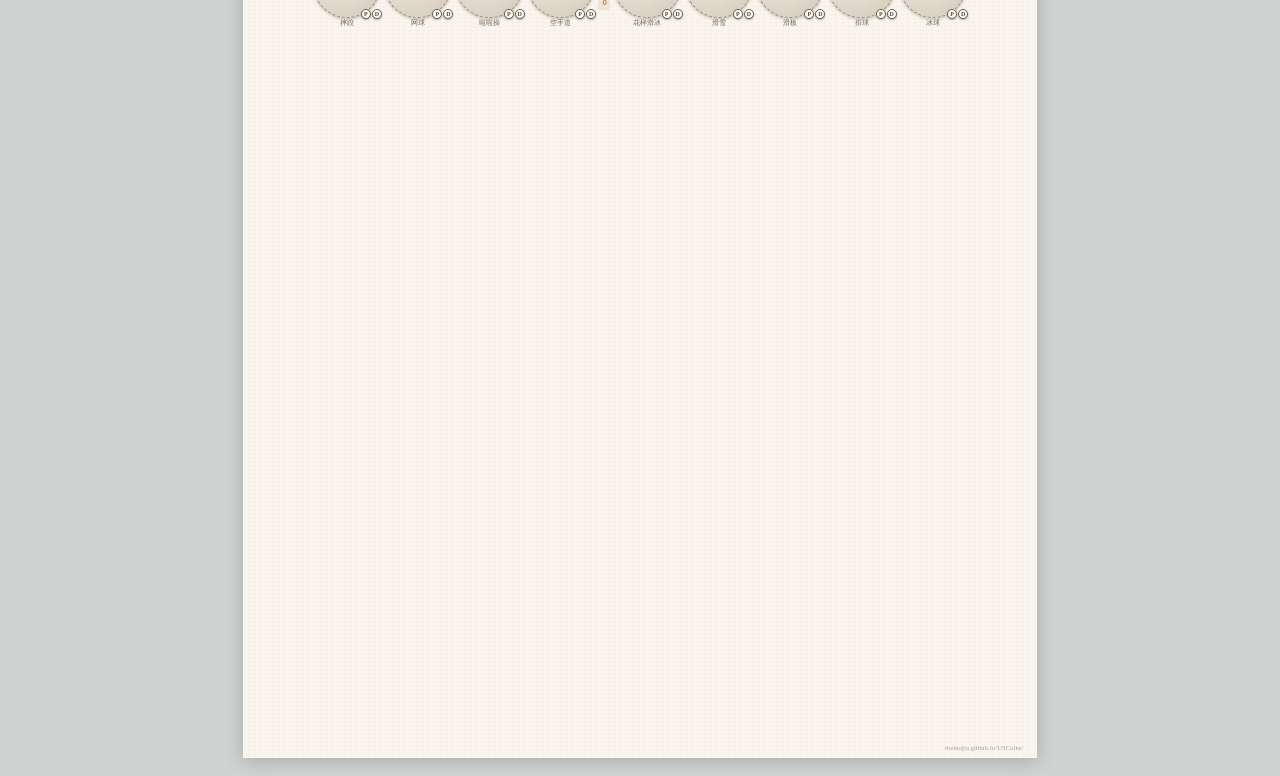
==== commit d6322cb0: "minor changes again" ====
--- a/panorama/index.html
+++ b/panorama/index.html
@@ -3,25 +3,31 @@
 <head>
   <meta charset="utf-8">
   <meta name="viewport" content="width=device-width,initial-scale=1">
+  <meta name="description" content="美国流通纪念币全景图：按面值或主题分组，打印或保存为 PDF。">
   <meta name="theme-color" content="#193f36">
   <title>US Coins · 钱币全景图</title>
   <link rel="icon" href="../favicon.svg" type="image/svg+xml">
-  <link rel="stylesheet" href="panorama.css?v=20261112f">
+  <link rel="stylesheet" href="panorama.css?v=20261113d">
 </head>
 <body>
   <aside class="controls" aria-label="全景图设置">
-    <a class="back" href="../index.html" aria-label="返回图鉴"><span class="wide-label">← 返回图鉴</span><span class="compact-label" aria-hidden="true">←</span></a>
-    <label><span>分组方式</span><select id="mode"><option value="denomination">按币值</option><option value="series">按主题</option></select></label>
-    <label><span>选择范围</span><select id="group"></select></label>
-    <label><span>展示币面</span><select id="side"><option value="reverse">反面</option><option value="obverse">正面</option></select></label>
-    <button id="print" type="button"><span class="wide-label">打印 / 保存 PDF</span><span class="compact-label">PDF</span></button>
+    <a class="back" href="../index.html" aria-label="返回图鉴" data-i18n-aria="backAria"><span class="wide-label" data-i18n="backWide">← 返回图鉴</span><span class="compact-label" aria-hidden="true">←</span></a>
+    <label><span data-i18n="mode">分组方式</span><select id="mode"><option value="denomination" data-i18n="byDenomination">按币值</option><option value="series" data-i18n="bySeries">按主题</option></select></label>
+    <label><span data-i18n="range">选择范围</span><select id="group"></select></label>
+    <label><span data-i18n="sideLabel">展示币面</span><select id="side"><option value="reverse" data-i18n="reverse">反面</option><option value="obverse" data-i18n="obverse">正面</option></select></label>
+    <button id="print" type="button"><span class="wide-label" data-i18n="printWide">打印 / 保存 PDF</span><span class="compact-label" data-i18n="printCompact">PDF</span></button>
+    <div class="language-switch" role="group" aria-label="语言 / Language">
+      <button type="button" data-language="zh" aria-label="切换为中文">CN</button>
+      <button type="button" data-language="en" aria-label="Switch to English">EN</button>
+    </div>
   </aside>
 
   <div class="sheet-frame" id="sheetFrame" aria-live="polite"></div>
 
-  <script src="../js/translations.js?v=20261112i"></script>
+  <script src="../js/i18n.js?v=20261113a"></script>
+  <script src="../js/translations.js?v=20261113a"></script>
   <script src="../js/data.js?v=20261111h"></script>
   <script src="../js/coin-images.js?v=20261112f"></script>
-  <script src="panorama.js?v=20261112f"></script>
+  <script src="panorama.js?v=20261113c"></script>
 </body>
 </html>
--- a/panorama/panorama.css
+++ b/panorama/panorama.css
@@ -4,9 +4,15 @@
 body{margin:0;padding:18px;background:#cfd3d1;color:var(--ink);font-family:"PingFang SC","Microsoft YaHei","Noto Sans SC",sans-serif}
 .controls{width:min(210mm,calc(100vw - 24px));margin:0 auto 12px;padding:10px 12px;background:#193f36;color:#fff;display:flex;align-items:end;gap:10px;flex-wrap:wrap;border-radius:8px;box-shadow:0 3px 14px #0002}
 .controls label{display:grid;gap:3px;font-size:11px;letter-spacing:.04em}.controls select,.controls button{height:32px;border:1px solid #ffffff42;border-radius:4px;background:#fff;color:#193f36;padding:0 9px;font:inherit;font-size:11px}.controls button{cursor:pointer;font-weight:600;letter-spacing:.02em}.back{color:#e9d4a4;text-decoration:none;margin-right:auto;align-self:center;font-size:13px}.compact-label{display:none}
+.language-switch{display:flex;gap:2px;padding:2px;border:1px solid #ffffff42;border-radius:4px;background:#102d26;align-self:center;flex:0 0 auto}
+.language-switch button{min-width:32px;height:26px;padding:0 6px;border:1px solid transparent;border-radius:3px;background:transparent;color:#dce8e2;font:800 10px/1 Inter,"Noto Sans SC",sans-serif;letter-spacing:.08em;cursor:pointer;transition:.16s transform,.16s border-color,.16s background,.16s color}
+.language-switch button.active{border-color:#e1bd78;background:#f4d49c;color:#18372f;box-shadow:0 1px 4px #0004;transform:translateY(-1px)}
+.language-switch button:focus-visible{outline:2px solid #f2d39c;outline-offset:2px}
 .sheet-frame{width:210mm;margin:auto;position:relative;display:grid;gap:12px}.sheet-page{width:210mm;height:297mm;position:relative}.sheet{width:210mm;height:297mm;margin:0;padding:4mm 3.5mm 3mm;position:relative;background-color:var(--paper);background-image:repeating-linear-gradient(0deg,transparent,transparent 3px,#8b775a0a 3px,#8b775a0a 4px),repeating-linear-gradient(90deg,transparent,transparent 5px,#8b775a08 5px,#8b775a08 6px);box-shadow:0 3px 18px #0003;display:grid;grid-template-rows:auto 1fr;overflow:hidden;transform-origin:top left;print-color-adjust:exact;-webkit-print-color-adjust:exact}
-header{text-align:center;border-bottom:1px solid #a98a5455;padding-bottom:4px}header p{margin:0;color:var(--gold);font:700 8px/1.2 Georgia,serif;letter-spacing:.18em}h1{font:700 17px/1.25 Georgia,"Songti SC",serif;margin:3px 0;color:#5e4e35}.meta{display:flex;justify-content:center;gap:12px;color:var(--muted);font-size:8px}.collection-legend{white-space:nowrap}.collection-legend b{color:#193f36}
+header{text-align:center;border-bottom:1px solid #a98a5455;padding-bottom:4px}header p{margin:0;color:var(--gold);font:700 8px/1.2 Georgia,"Songti SC","Noto Serif SC",serif;letter-spacing:.18em}h1{font:700 17px/1.25 Georgia,"Songti SC",serif;margin:3px 0;color:#5e4e35}.meta{display:flex;flex-wrap:wrap;justify-content:center;align-items:baseline;gap:2px 12px;color:var(--muted);font-size:8px}.meta-summary{min-width:0}.meta-status{display:inline-flex;align-items:baseline;gap:12px;flex:0 0 auto;white-space:nowrap}.collection-legend{white-space:nowrap}.collection-legend b{color:#193f36}.page-number{white-space:nowrap;flex:0 0 auto}
 .coin-flow{min-height:0;display:flex;flex-wrap:wrap;align-content:flex-start;align-items:flex-end;justify-content:center;gap:4px 3px;padding:2.5px 0;overflow:hidden}
+.year-start{display:flex;align-items:flex-end;gap:3px;flex:0 0 auto}
+.year-start .year-badge{align-self:center}
 .year-badge{writing-mode:vertical-rl;text-orientation:upright;align-self:center;flex:0 0 auto;padding:3px 2px;border-radius:3px;background:#efe5d4;color:#b18e53;font-size:8px;font-weight:700;line-height:1}
 .coin-item{display:flex;flex-direction:column;align-items:center;justify-content:flex-end;flex:0 0 auto;min-width:calc(var(--diameter) * var(--coin-scale));max-width:76px}
 .coin-face{width:calc(var(--diameter) * var(--coin-scale));height:calc(var(--diameter) * var(--coin-scale));border-radius:50%;display:grid;place-items:center;overflow:visible;position:relative;flex:0 0 auto;background:radial-gradient(circle at 35% 30%,#eee8dc,#c7bba8);box-shadow:0 1px 3px #0004;border:1px solid #80725f33}
@@ -14,5 +20,7 @@
 .coin-name{width:max(calc(var(--diameter) * var(--coin-scale)),48px);max-width:84px;margin-top:1px;min-width:0;color:#6e6559;text-align:center;font-size:7px;line-height:1.15;white-space:nowrap;overflow:hidden;text-overflow:ellipsis}.mint-status{position:absolute;right:-2px;bottom:-2px;z-index:2;display:flex;gap:1px}.mint-badge{width:10px;height:10px;border:1px solid #695e50;border-radius:50%;display:grid;place-items:center;background:#fffdf8;color:#51483e;font:700 6px/1 Georgia,serif;box-shadow:0 1px 2px #0005}.mint-badge.owned{border-color:#0e3028;background:#193f36;color:#fff;box-shadow:0 1px 2px #0006,0 0 0 1px #fff}
 footer{text-align:center;padding-top:3px;border-top:1px solid #a98a5433;color:#8b7b66;font-size:7px;letter-spacing:.03em}
 .sheet-site-link{display:none;position:absolute;right:3.5mm;bottom:1.5mm;color:#776c5e;text-decoration:none;font:6.5px/1.2 Georgia,serif;letter-spacing:.02em;opacity:.62}.sheet-page:last-child .sheet-site-link{display:block}
-@media(max-width:820px){body{padding:8px;overflow-x:hidden}.controls{width:calc(100vw - 16px);max-width:calc(100vw - 16px);padding:7px 8px;gap:5px;display:flex;flex-wrap:nowrap;align-items:end;justify-content:space-between}.controls label{min-width:0;overflow:hidden;gap:2px;font-size:9px;letter-spacing:0;white-space:nowrap}.controls label:nth-of-type(1),.controls label:nth-of-type(2){flex:0 0 75px;width:75px}.controls label:nth-of-type(3){flex:0 0 60px;width:60px}.controls select{display:block;width:100%!important;max-width:100%;min-width:0;height:29px;padding:0 13px 0 3px;font-size:10px;-webkit-appearance:none;appearance:none;background-image:linear-gradient(45deg,transparent 50%,#193f36 50%),linear-gradient(135deg,#193f36 50%,transparent 50%);background-position:calc(100% - 8px) 12px,calc(100% - 5px) 12px;background-size:3px 3px;background-repeat:no-repeat}.controls button{flex:0 0 30px;width:30px;height:29px;padding:0;font-size:9px}.back{flex:0 0 28px;width:28px;margin-right:0;text-align:center;font-size:12px;white-space:nowrap}.wide-label{display:none}.compact-label{display:inline}.sheet-frame{margin:0 auto}}
+@media(max-width:820px){body{padding:8px;overflow-x:hidden}.controls{width:calc(100vw - 16px);max-width:calc(100vw - 16px);padding:7px 8px;gap:5px;display:flex;flex-wrap:nowrap;align-items:end;justify-content:space-between}.controls label{min-width:0;overflow:hidden;gap:2px;font-size:9px;letter-spacing:0;white-space:nowrap}.controls label:nth-of-type(1),.controls label:nth-of-type(2){flex:0 0 75px;width:75px}.controls label:nth-of-type(3){flex:0 0 60px;width:60px}.controls select{display:block;width:100%!important;max-width:100%;min-width:0;height:29px;padding:0 13px 0 3px;font-size:10px;-webkit-appearance:none;appearance:none;background-image:linear-gradient(45deg,transparent 50%,#193f36 50%),linear-gradient(135deg,#193f36 50%,transparent 50%);background-position:calc(100% - 8px) 12px,calc(100% - 5px) 12px;background-size:3px 3px;background-repeat:no-repeat}.controls button{flex:0 0 30px;width:30px;height:29px;padding:0;font-size:9px}.back{flex:0 0 28px;width:28px;margin-right:0;text-align:center;font-size:12px;white-space:nowrap}.wide-label{display:none}.compact-label{display:inline}.language-switch{gap:0;padding:1px;align-self:center}.language-switch button{flex:0 0 22px;width:22px;min-width:0;height:27px;padding:0;font-size:9px}.sheet-frame{margin:0 auto}}
+@media(max-width:400px){.controls{gap:4px}.controls label:nth-of-type(1),.controls label:nth-of-type(2){flex:0 0 64px;width:64px}.controls label:nth-of-type(3){flex:0 0 52px;width:52px}.language-switch button{flex-basis:20px;width:20px}}
+@media(max-width:340px){.controls{gap:3px}.controls label:nth-of-type(1),.controls label:nth-of-type(2){flex:0 0 56px;width:56px}.controls label:nth-of-type(3){flex:0 0 46px;width:46px}.back{flex-basis:26px;width:26px}.controls button{flex-basis:28px;width:28px}.language-switch button{flex-basis:18px;width:18px}}
 @media print{body{padding:0;background:#fff}.controls{display:none}.sheet-frame{width:210mm!important;margin:0;display:block}.sheet-page{width:210mm!important;height:297mm!important;break-after:page;page-break-after:always}.sheet-page:last-child{break-after:auto;page-break-after:auto}.sheet{transform:none!important;box-shadow:none}}
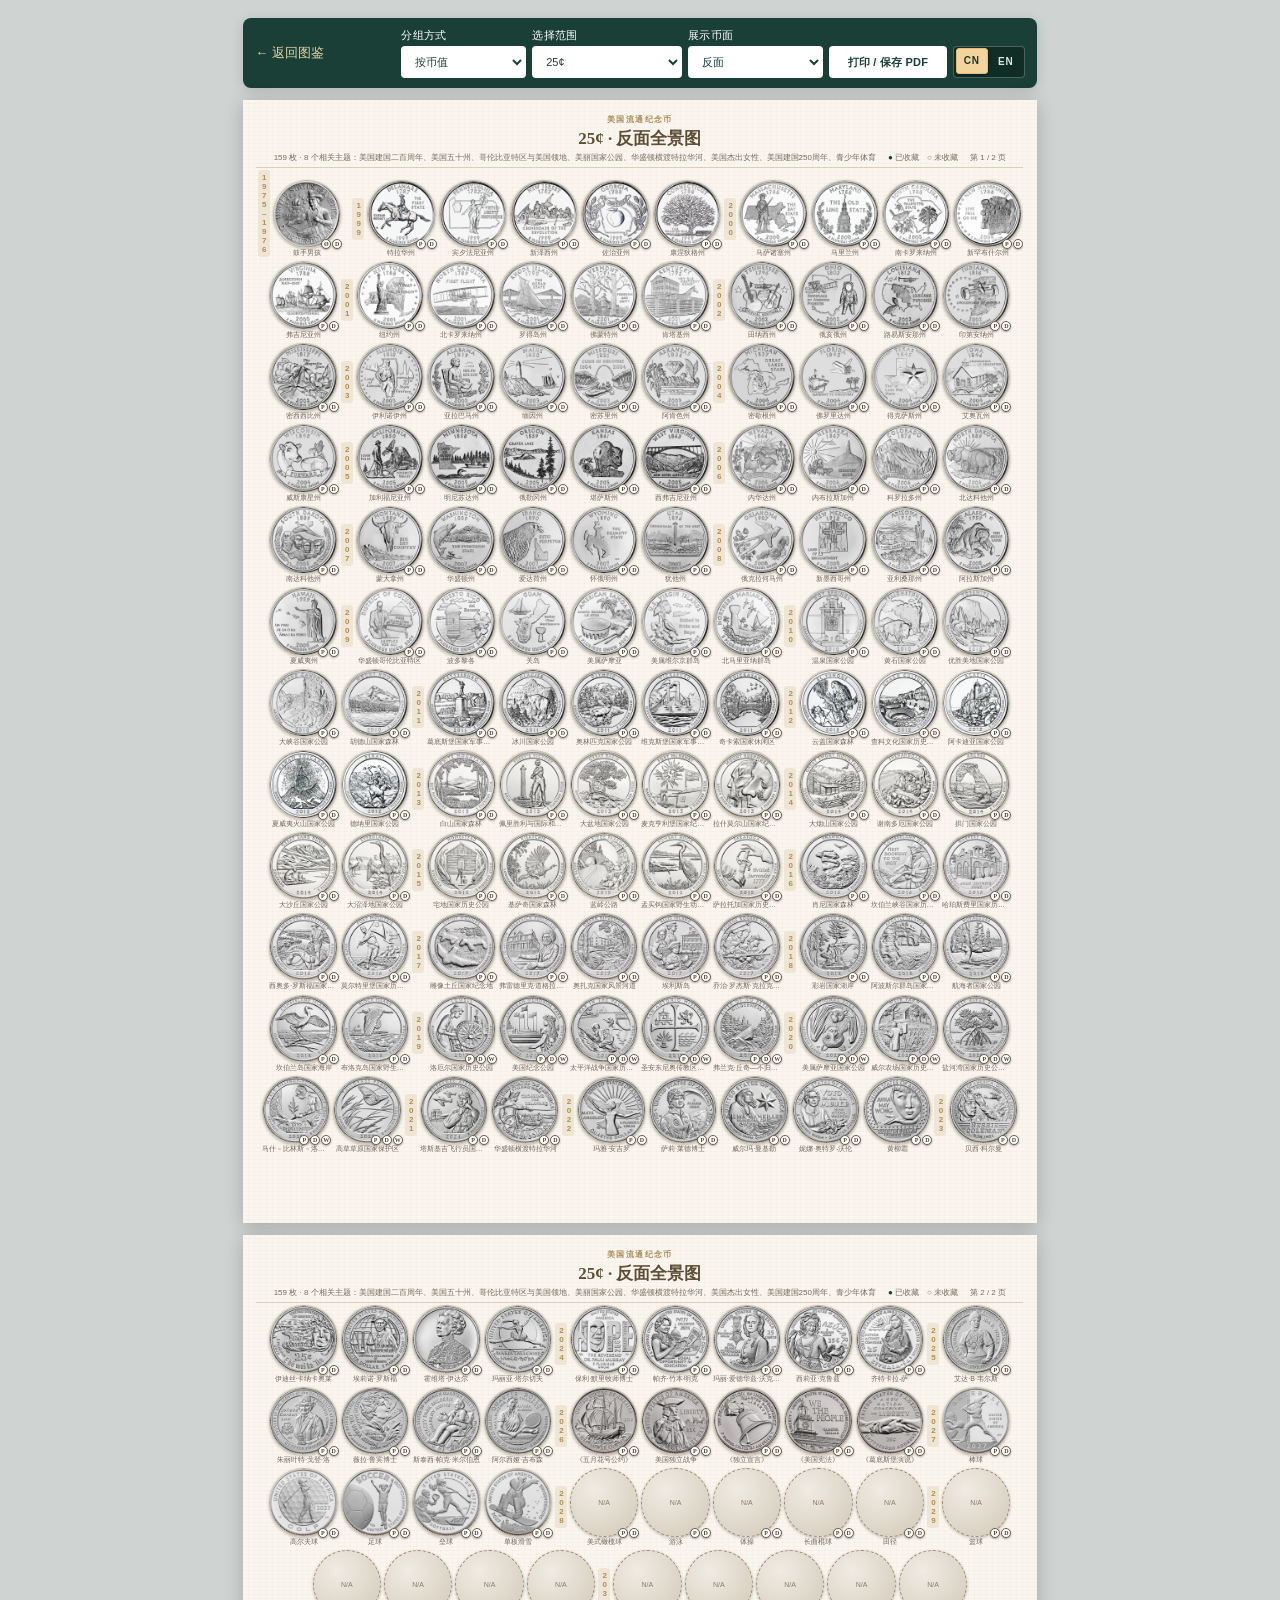
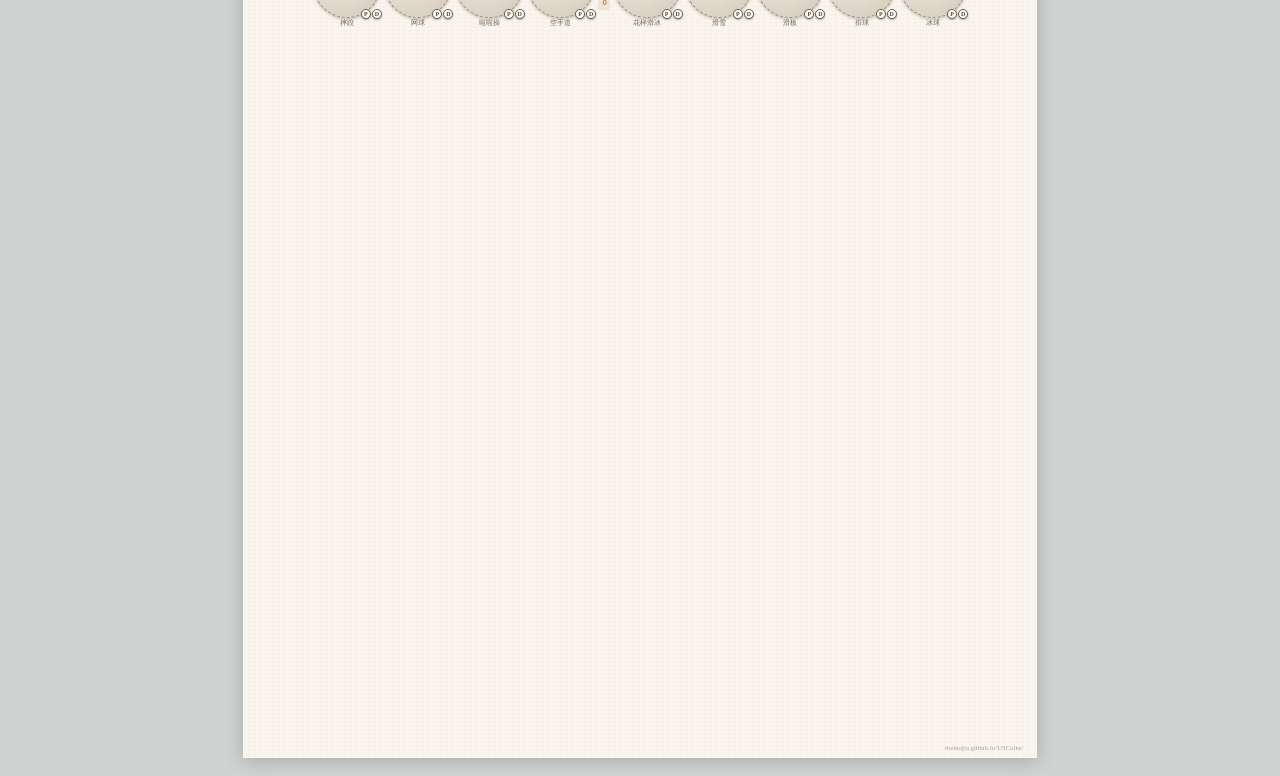
==== commit 0716eef9: "Add both sides option for panorama" ====
--- a/panorama/index.html
+++ b/panorama/index.html
@@ -7,14 +7,14 @@
   <meta name="theme-color" content="#193f36">
   <title>US Coins · 钱币全景图</title>
   <link rel="icon" href="../favicon.svg" type="image/svg+xml">
-  <link rel="stylesheet" href="panorama.css?v=20261113d">
+  <link rel="stylesheet" href="panorama.css?v=20261117f">
 </head>
 <body>
   <aside class="controls" aria-label="全景图设置">
     <a class="back" href="../index.html" aria-label="返回图鉴" data-i18n-aria="backAria"><span class="wide-label" data-i18n="backWide">← 返回图鉴</span><span class="compact-label" aria-hidden="true">←</span></a>
     <label><span data-i18n="mode">分组方式</span><select id="mode"><option value="denomination" data-i18n="byDenomination">按币值</option><option value="series" data-i18n="bySeries">按主题</option></select></label>
     <label><span data-i18n="range">选择范围</span><select id="group"></select></label>
-    <label><span data-i18n="sideLabel">展示币面</span><select id="side"><option value="reverse" data-i18n="reverse">反面</option><option value="obverse" data-i18n="obverse">正面</option></select></label>
+    <label><span data-i18n="sideLabel">展示币面</span><select id="side"><option value="reverse" data-i18n="reverse">反面</option><option value="obverse" data-i18n="obverse">正面</option><option value="both-stacked" data-i18n="bothStacked">双面（上下）</option><option value="both-inline" data-i18n="bothInline">双面（左右）</option></select></label>
     <button id="print" type="button"><span class="wide-label" data-i18n="printWide">打印 / 保存 PDF</span><span class="compact-label" data-i18n="printCompact">PDF</span></button>
     <div class="language-switch" role="group" aria-label="语言 / Language">
       <button type="button" data-language="zh" aria-label="切换为中文">CN</button>
@@ -24,10 +24,10 @@
 
   <div class="sheet-frame" id="sheetFrame" aria-live="polite"></div>
 
-  <script src="../js/i18n.js?v=20261113a"></script>
+  <script src="../js/i18n.js?v=20261117a"></script>
   <script src="../js/translations.js?v=20261113a"></script>
   <script src="../js/data.js?v=20261111h"></script>
   <script src="../js/coin-images.js?v=20261112f"></script>
-  <script src="panorama.js?v=20261113c"></script>
+  <script src="panorama.js?v=20261117g"></script>
 </body>
 </html>
--- a/panorama/panorama.css
+++ b/panorama/panorama.css
@@ -14,7 +14,7 @@
 .year-start{display:flex;align-items:flex-end;gap:3px;flex:0 0 auto}
 .year-start .year-badge{align-self:center}
 .year-badge{writing-mode:vertical-rl;text-orientation:upright;align-self:center;flex:0 0 auto;padding:3px 2px;border-radius:3px;background:#efe5d4;color:#b18e53;font-size:8px;font-weight:700;line-height:1}
-.coin-item{display:flex;flex-direction:column;align-items:center;justify-content:flex-end;flex:0 0 auto;min-width:calc(var(--diameter) * var(--coin-scale));max-width:76px}
+.coin-item{display:flex;flex-direction:column;align-items:center;justify-content:flex-end;flex:0 0 auto;min-width:calc(var(--diameter) * var(--coin-scale));max-width:76px}.coin-pair{position:relative;display:flex;flex:0 0 auto}.coin-pair.inline{flex-direction:row;align-items:center;gap:3px}.coin-pair.stacked{flex-direction:column;align-items:center;gap:3px}.coin-item.both{max-width:none}.coin-item.both-inline .coin-name{width:calc(var(--diameter) * var(--coin-scale) * 2 + 3px);max-width:calc(var(--diameter) * var(--coin-scale) * 2 + 3px)}.coin-item.both-stacked .coin-name{width:calc(var(--diameter) * var(--coin-scale));max-width:calc(var(--diameter) * var(--coin-scale))}
 .coin-face{width:calc(var(--diameter) * var(--coin-scale));height:calc(var(--diameter) * var(--coin-scale));border-radius:50%;display:grid;place-items:center;overflow:visible;position:relative;flex:0 0 auto;background:radial-gradient(circle at 35% 30%,#eee8dc,#c7bba8);box-shadow:0 1px 3px #0004;border:1px solid #80725f33}
 .coin-face img{display:block;width:100%;height:100%;object-fit:contain;border-radius:50%}.coin-face.missing{background:radial-gradient(circle at 35% 30%,#f0ece3,#d2c8b8);border:1px dashed #9d8a6f}.coin-face.missing::after{content:"N/A";font-size:7px;color:#8a7c69}
 .coin-name{width:max(calc(var(--diameter) * var(--coin-scale)),48px);max-width:84px;margin-top:1px;min-width:0;color:#6e6559;text-align:center;font-size:7px;line-height:1.15;white-space:nowrap;overflow:hidden;text-overflow:ellipsis}.mint-status{position:absolute;right:-2px;bottom:-2px;z-index:2;display:flex;gap:1px}.mint-badge{width:10px;height:10px;border:1px solid #695e50;border-radius:50%;display:grid;place-items:center;background:#fffdf8;color:#51483e;font:700 6px/1 Georgia,serif;box-shadow:0 1px 2px #0005}.mint-badge.owned{border-color:#0e3028;background:#193f36;color:#fff;box-shadow:0 1px 2px #0006,0 0 0 1px #fff}
@@ -23,4 +23,5 @@
 @media(max-width:820px){body{padding:8px;overflow-x:hidden}.controls{width:calc(100vw - 16px);max-width:calc(100vw - 16px);padding:7px 8px;gap:5px;display:flex;flex-wrap:nowrap;align-items:end;justify-content:space-between}.controls label{min-width:0;overflow:hidden;gap:2px;font-size:9px;letter-spacing:0;white-space:nowrap}.controls label:nth-of-type(1),.controls label:nth-of-type(2){flex:0 0 75px;width:75px}.controls label:nth-of-type(3){flex:0 0 60px;width:60px}.controls select{display:block;width:100%!important;max-width:100%;min-width:0;height:29px;padding:0 13px 0 3px;font-size:10px;-webkit-appearance:none;appearance:none;background-image:linear-gradient(45deg,transparent 50%,#193f36 50%),linear-gradient(135deg,#193f36 50%,transparent 50%);background-position:calc(100% - 8px) 12px,calc(100% - 5px) 12px;background-size:3px 3px;background-repeat:no-repeat}.controls button{flex:0 0 30px;width:30px;height:29px;padding:0;font-size:9px}.back{flex:0 0 28px;width:28px;margin-right:0;text-align:center;font-size:12px;white-space:nowrap}.wide-label{display:none}.compact-label{display:inline}.language-switch{gap:0;padding:1px;align-self:center}.language-switch button{flex:0 0 22px;width:22px;min-width:0;height:27px;padding:0;font-size:9px}.sheet-frame{margin:0 auto}}
 @media(max-width:400px){.controls{gap:4px}.controls label:nth-of-type(1),.controls label:nth-of-type(2){flex:0 0 64px;width:64px}.controls label:nth-of-type(3){flex:0 0 52px;width:52px}.language-switch button{flex-basis:20px;width:20px}}
 @media(max-width:340px){.controls{gap:3px}.controls label:nth-of-type(1),.controls label:nth-of-type(2){flex:0 0 56px;width:56px}.controls label:nth-of-type(3){flex:0 0 46px;width:46px}.back{flex-basis:26px;width:26px}.controls button{flex-basis:28px;width:28px}.language-switch button{flex-basis:18px;width:18px}}
+@media(min-width:821px){.controls{display:grid;grid-template-columns:140px 125px minmax(0,1fr) 135px 118px 72px;gap:6px;align-items:end}.controls label{min-width:0}.controls select{width:100%!important;min-width:0}.back{margin-right:0;white-space:nowrap;overflow:hidden;text-overflow:ellipsis}.controls #print{padding:0 8px;min-width:0;overflow:hidden;text-overflow:ellipsis;white-space:nowrap}.language-switch{flex:0 0 auto;align-self:end}}
 @media print{body{padding:0;background:#fff}.controls{display:none}.sheet-frame{width:210mm!important;margin:0;display:block}.sheet-page{width:210mm!important;height:297mm!important;break-after:page;page-break-after:always}.sheet-page:last-child{break-after:auto;page-break-after:auto}.sheet{transform:none!important;box-shadow:none}}
